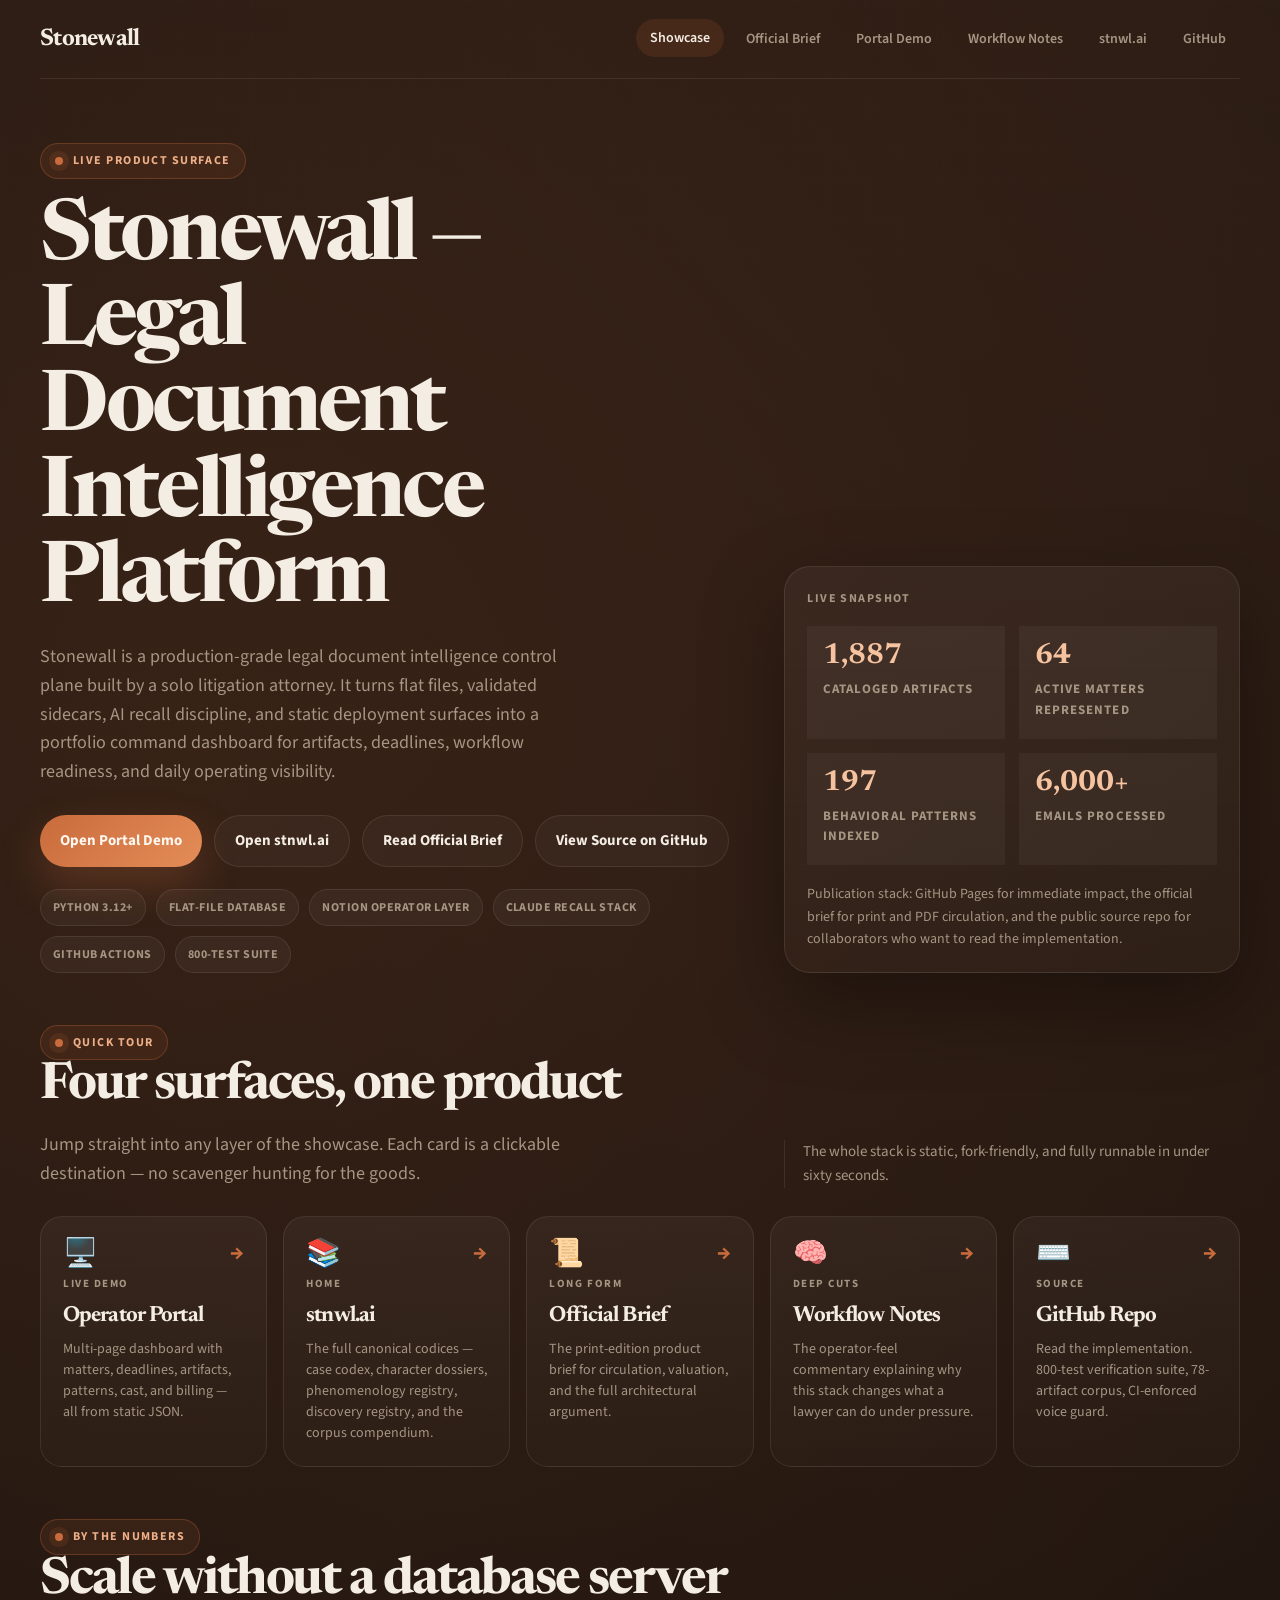
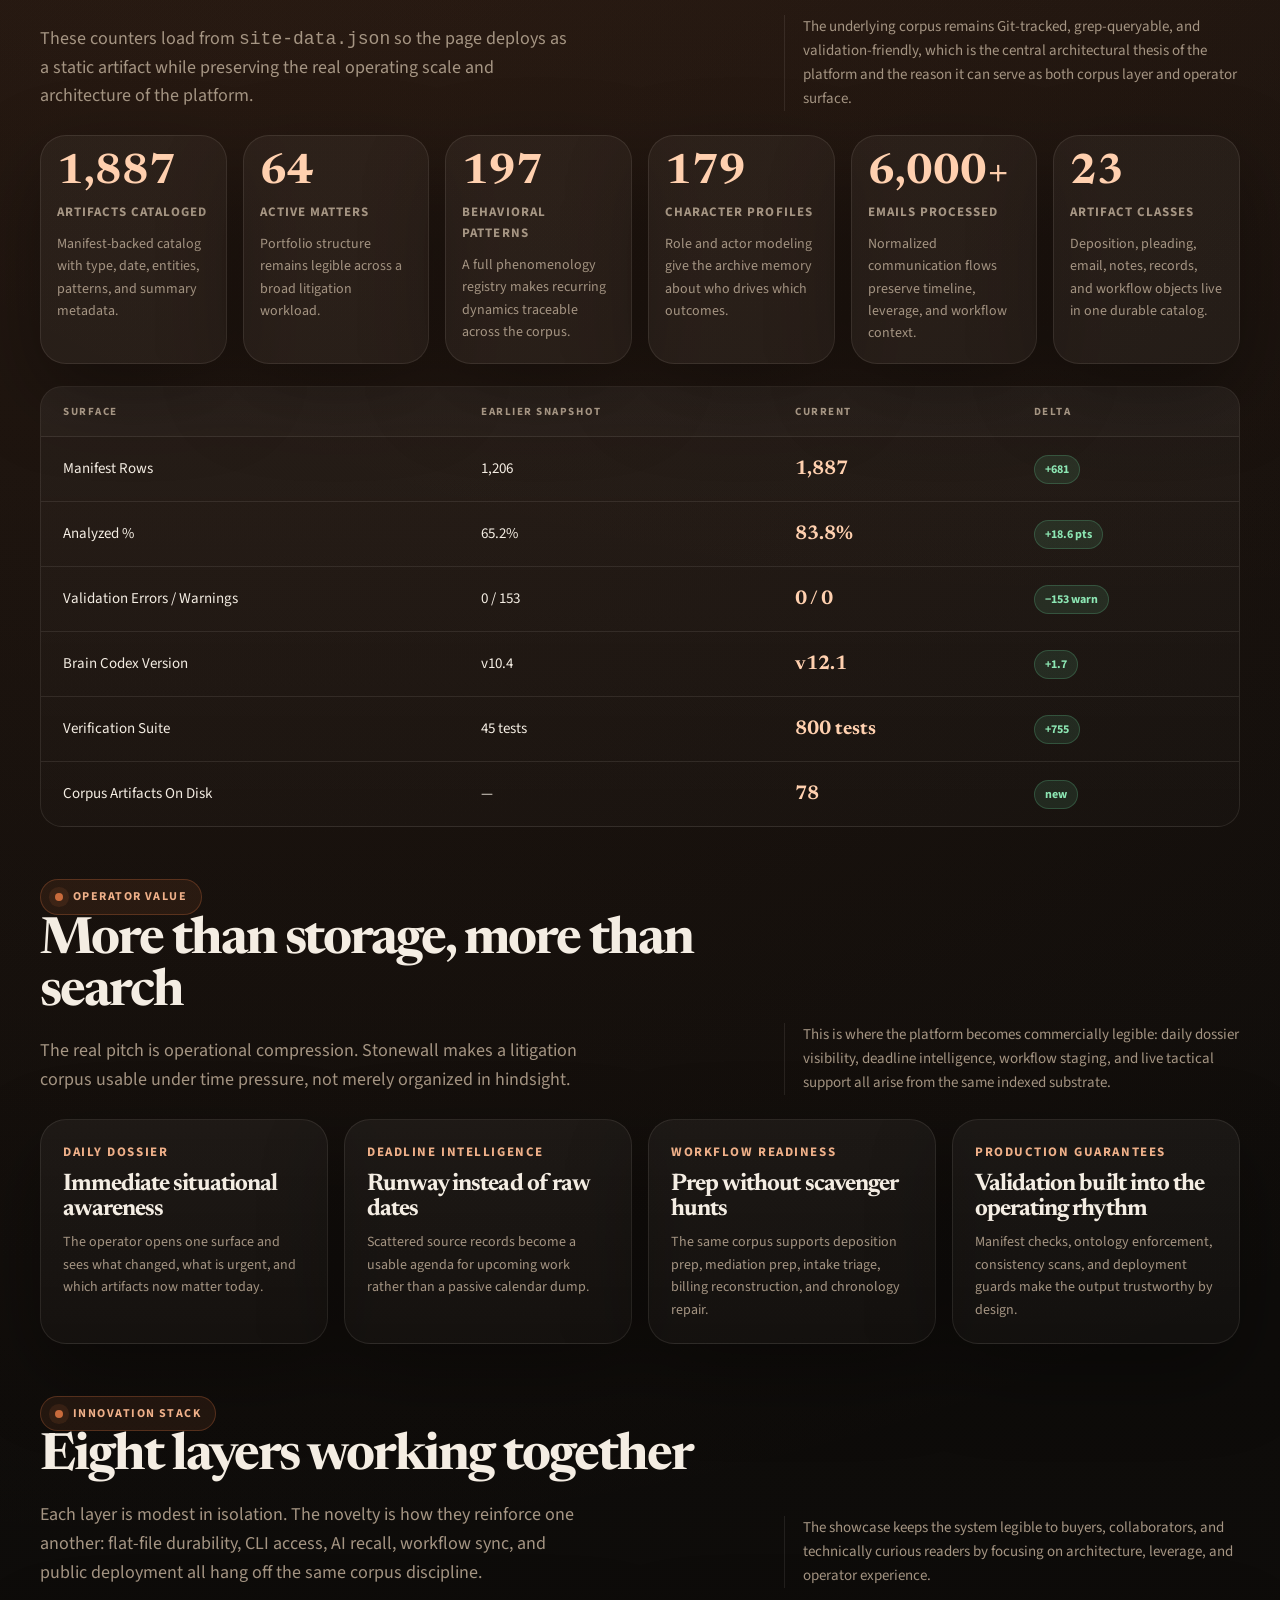
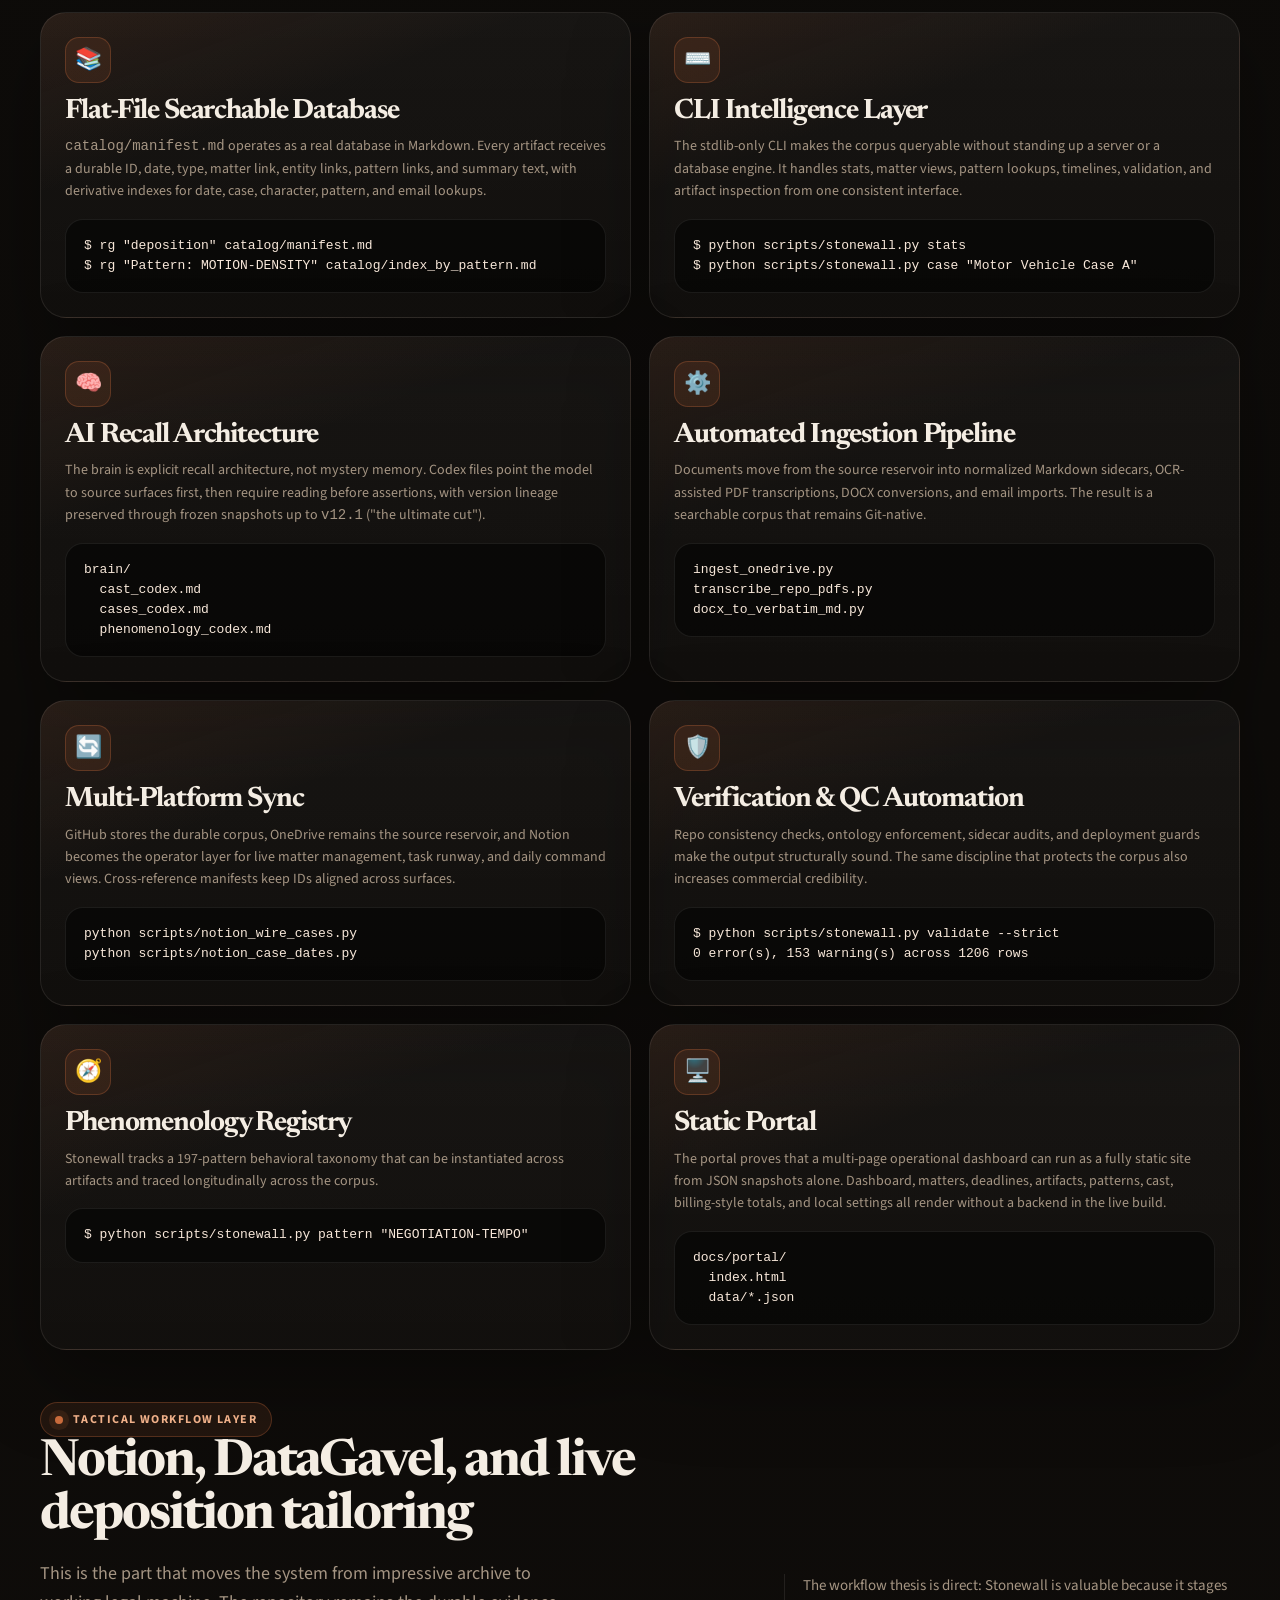
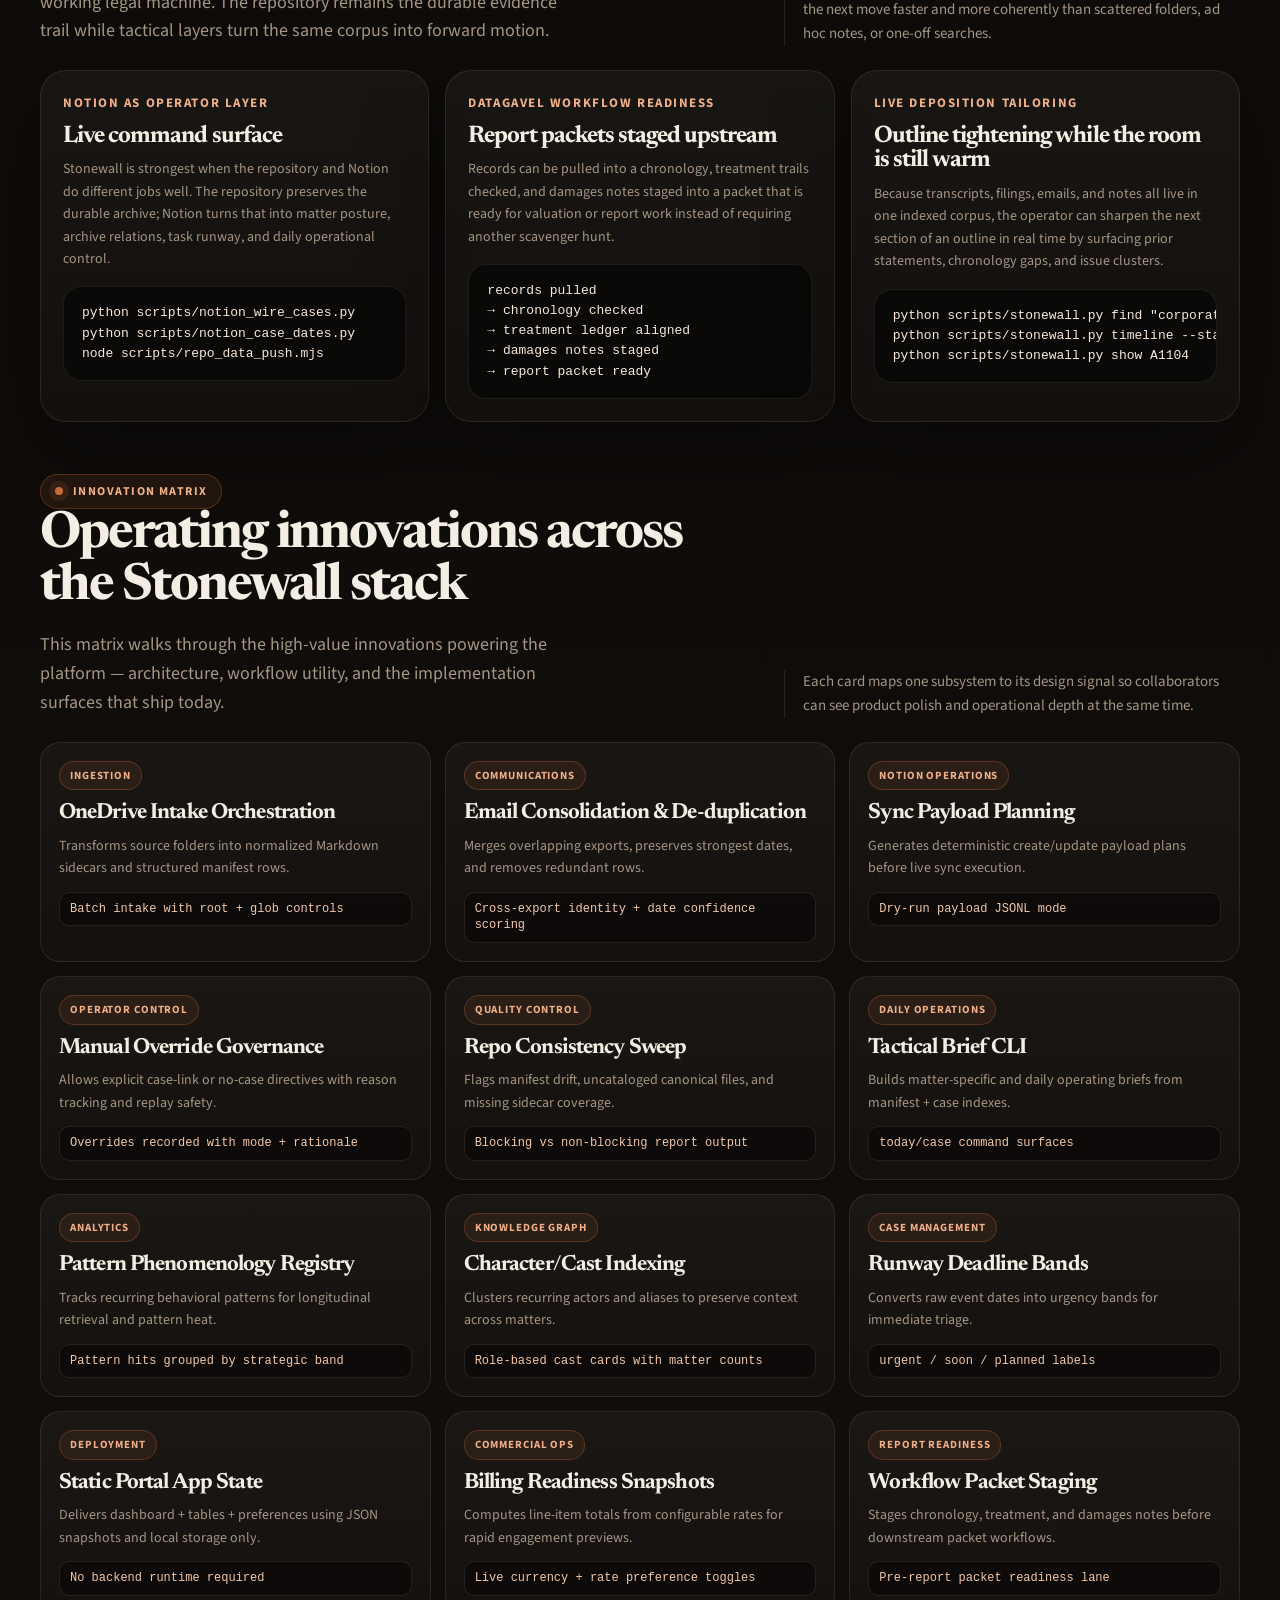
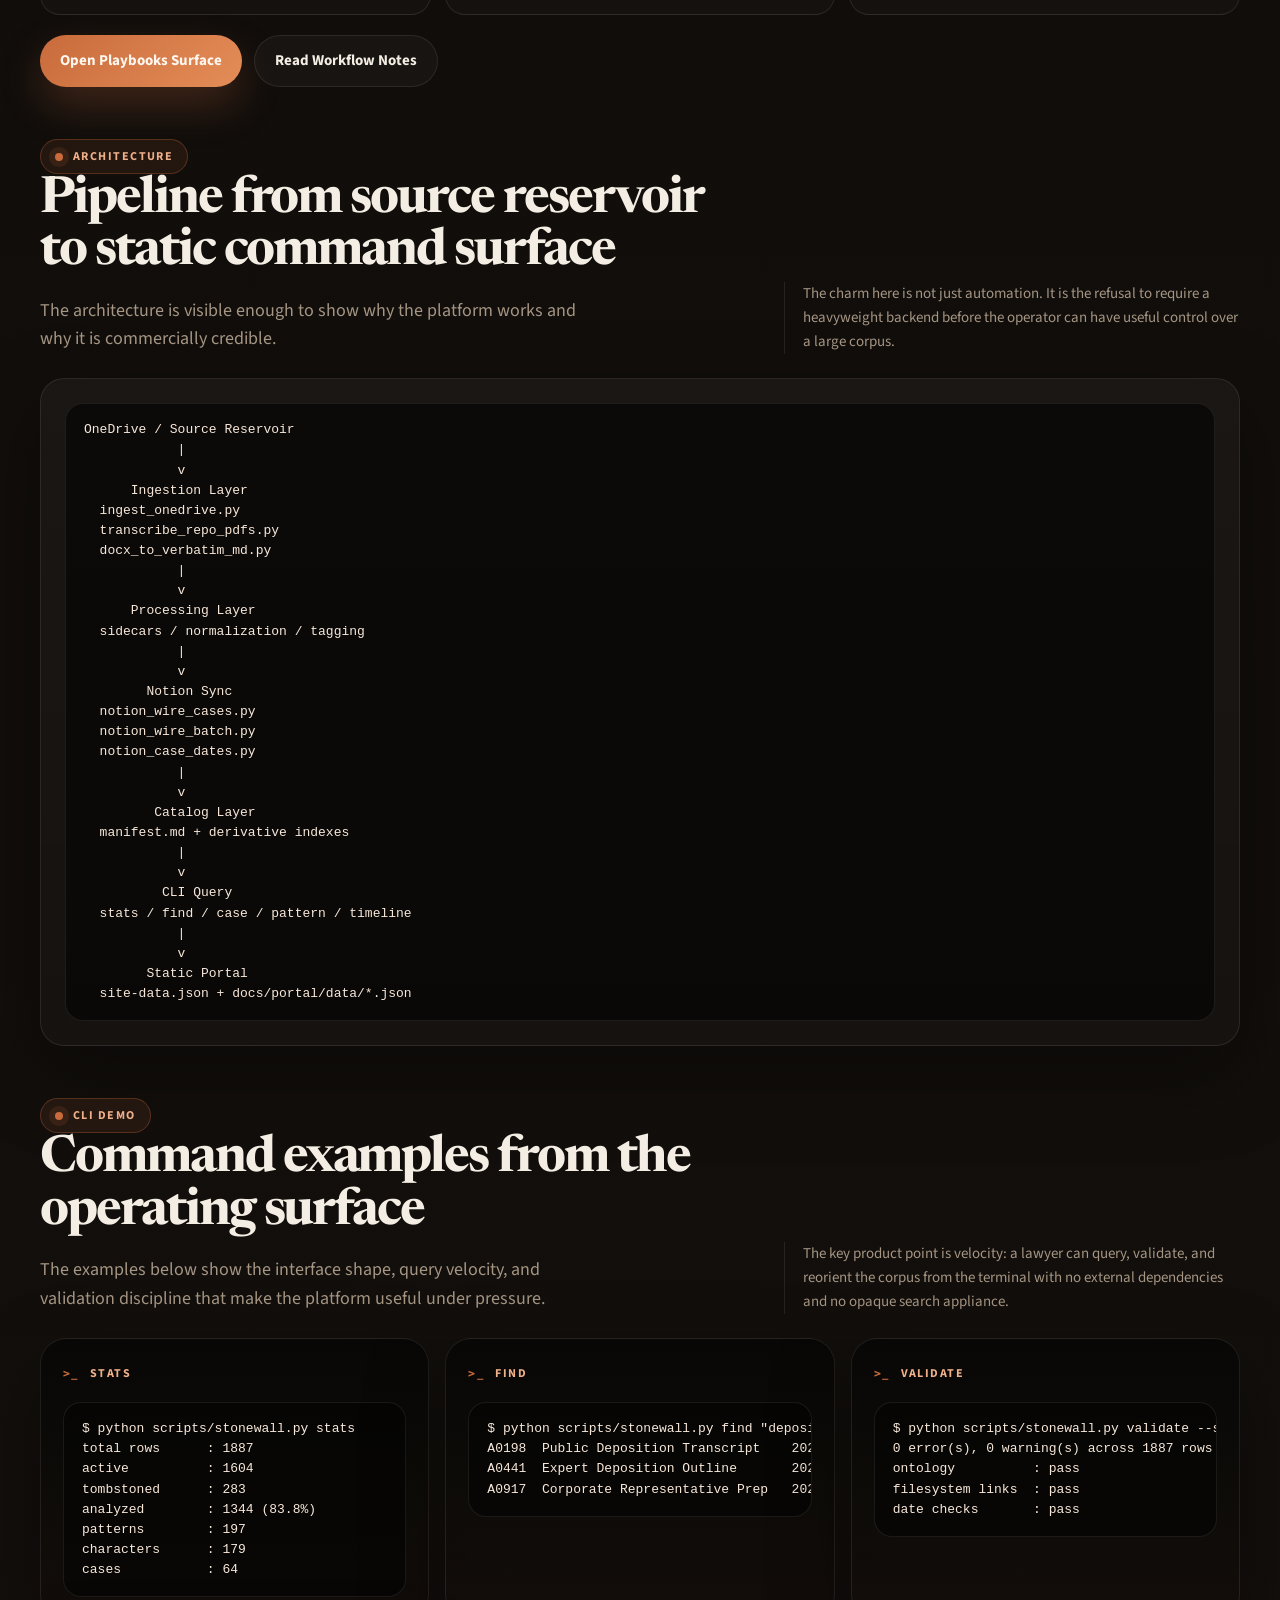
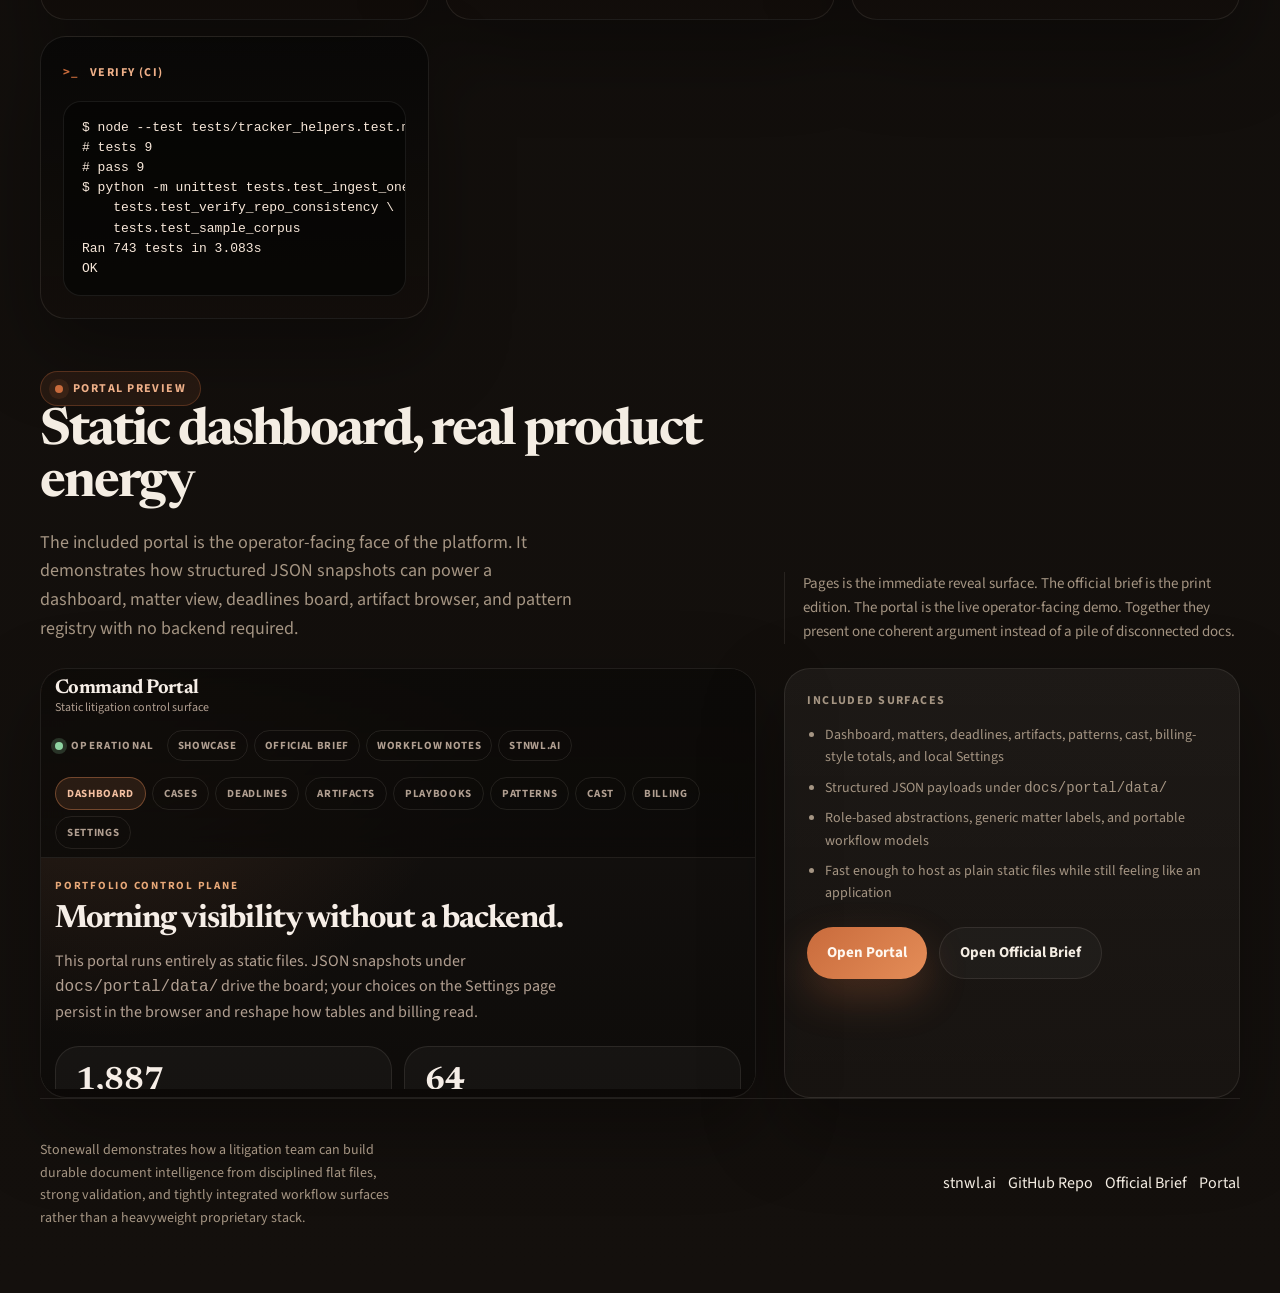
==== docs/index.html @ da38735e "Stonewall — legal document intelligence platform Public engineering showcase: ingestion pipeline, No" ====
<!DOCTYPE html>
<html lang="en">
<head>
  <meta charset="utf-8">
  <meta name="viewport" content="width=device-width, initial-scale=1">
  <title>Stonewall — Legal Document Intelligence Platform</title>
  <meta name="description" content="Stonewall is a legal document intelligence platform that turns flat files, validation, AI recall, and static deployment into a litigation control plane.">
  <meta property="og:title" content="Stonewall — Legal Document Intelligence Platform">
  <meta property="og:description" content="Stonewall is a legal document intelligence platform that turns flat files, validation, AI recall, and static deployment into a litigation control plane.">
  <meta property="og:type" content="website">
  <meta name="twitter:card" content="summary_large_image">
  <link rel="preconnect" href="https://fonts.googleapis.com">
  <link rel="preconnect" href="https://fonts.gstatic.com" crossorigin>
  <link href="https://fonts.googleapis.com/css2?family=Newsreader:opsz,wght@6..72,500;6..72,700&family=Source+Sans+3:wght@400;600;700&display=swap" rel="stylesheet">
  <style>
    :root {
      --bg: #0d0b09;
      --surface: #171310;
      --surface-soft: rgba(255,248,240,0.04);
      --text: #f4ede3;
      --muted: #a59583;
      --accent: #c96b3c;
      --accent-soft: rgba(201,107,60,0.14);
      --line: rgba(255,241,230,0.09);
      --line-strong: rgba(201,107,60,0.30);
      --shadow: 0 30px 80px rgba(0,0,0,0.34);
      --max: 1200px;
    }

    * { box-sizing: border-box; }
    html { scroll-behavior: smooth; }
    body {
      margin: 0;
      font-family: "Source Sans 3", sans-serif;
      color: var(--text);
      line-height: 1.6;
      background:
        radial-gradient(circle at 15% 8%, rgba(201,107,60,0.18), transparent 28%),
        radial-gradient(circle at 84% 0%, rgba(201,107,60,0.08), transparent 24%),
        linear-gradient(180deg, #110f0d 0%, var(--bg) 42%, #14100d 100%);
    }
    body::before {
      content: "";
      position: fixed;
      inset: 0;
      pointer-events: none;
      background-image:
        linear-gradient(rgba(255,255,255,0.015) 1px, transparent 1px),
        linear-gradient(90deg, rgba(255,255,255,0.015) 1px, transparent 1px);
      background-size: 36px 36px;
      mask-image: linear-gradient(180deg, rgba(0,0,0,0.6), transparent 78%);
    }
    a { color: inherit; }
    .shell { width: min(var(--max), calc(100% - 32px)); margin: 0 auto; position: relative; }
    .topbar {
      display: flex;
      align-items: center;
      justify-content: space-between;
      gap: 20px;
      padding: 20px 0;
      border-bottom: 1px solid var(--line);
    }
    .brand {
      text-decoration: none;
      font-family: "Newsreader", serif;
      font-size: 24px;
      font-weight: 700;
      letter-spacing: -0.03em;
    }
    nav {
      display: flex;
      flex-wrap: wrap;
      justify-content: flex-end;
      gap: 8px;
    }
    nav a {
      padding: 8px 14px;
      border-radius: 999px;
      text-decoration: none;
      font-size: 14px;
      font-weight: 600;
      color: var(--muted);
      transition: background 160ms ease, color 160ms ease, transform 160ms ease;
    }
    nav a:hover,
    nav a.active {
      background: var(--accent-soft);
      color: var(--text);
      transform: translateY(-1px);
    }
    h1, h2, h3 {
      margin: 0;
      font-family: "Newsreader", serif;
      font-weight: 700;
      line-height: 1.02;
      letter-spacing: -0.04em;
    }
    h1 { font-size: clamp(38px, 7vw, 84px); max-width: 11ch; margin-top: 18px; }
    h2 { font-size: clamp(34px, 4vw, 52px); }
    h3 { font-size: 28px; }
    .hero,
    .section-head,
    .portal-preview { display: grid; grid-template-columns: minmax(0,1.1fr) minmax(280px,0.7fr); gap: 28px; }
    .hero { padding: 64px 0 28px; align-items: end; }
    .eyebrow,
    .section-tag,
    .terminal-label {
      display: inline-flex;
      align-items: center;
      gap: 10px;
      padding: 7px 14px;
      border-radius: 999px;
      border: 1px solid var(--line-strong);
      background: rgba(201,107,60,0.10);
      color: #efb089;
      font-size: 12px;
      font-weight: 700;
      letter-spacing: 0.12em;
      text-transform: uppercase;
    }
    .eyebrow::before,
    .section-tag::before {
      content: "";
      width: 8px;
      height: 8px;
      border-radius: 50%;
      background: var(--accent);
      box-shadow: 0 0 0 6px rgba(201,107,60,0.12);
    }
    .hero p,
    .section-head p {
      color: var(--muted);
      font-size: 18px;
      max-width: 60ch;
      margin: 18px 0 0;
    }
    .hero-actions,
    .badge-row,
    .footer-links { display: flex; flex-wrap: wrap; gap: 12px; }
    .hero-actions { margin-top: 28px; }
    .badge-row { margin-top: 22px; gap: 10px; }
    .btn,
    .btn-secondary {
      display: inline-flex;
      align-items: center;
      justify-content: center;
      padding: 13px 20px;
      border-radius: 999px;
      text-decoration: none;
      font-size: 15px;
      font-weight: 700;
      transition: transform 160ms ease, box-shadow 160ms ease, border-color 160ms ease;
    }
    .btn {
      color: #fff8f0;
      background: linear-gradient(135deg, var(--accent), #e48d58);
      box-shadow: 0 18px 42px rgba(201,107,60,0.26);
    }
    .btn-secondary {
      color: var(--text);
      border: 1px solid var(--line);
      background: rgba(255,255,255,0.03);
    }
    .btn:hover,
    .btn-secondary:hover,
    .card:hover,
    .innovation:hover,
    .matrix-card:hover,
    .tour-card:hover { transform: translateY(-3px); box-shadow: 0 22px 48px rgba(201,107,60,0.20); border-color: var(--line-strong); }

    /* Quick Tour grid — large clickable buttons that jump to each surface */
    .tour-grid {
      display: grid;
      grid-template-columns: repeat(auto-fit, minmax(220px, 1fr));
      gap: 16px;
      margin-top: 28px;
    }
    .tour-card {
      display: flex;
      flex-direction: column;
      gap: 8px;
      padding: 22px;
      border: 1px solid var(--line);
      border-radius: 22px;
      background: linear-gradient(180deg, rgba(255,255,255,0.045), rgba(255,255,255,0.015));
      color: var(--text);
      text-decoration: none;
      transition: transform 180ms ease, box-shadow 180ms ease, border-color 180ms ease;
      position: relative;
      overflow: hidden;
    }
    .tour-card::after {
      content: "→";
      position: absolute;
      top: 18px;
      right: 22px;
      color: var(--accent);
      font-size: 22px;
      font-weight: 700;
      transition: transform 180ms ease;
    }
    .tour-card:hover::after { transform: translateX(4px); }
    .tour-card .tour-icon { font-size: 28px; line-height: 1; }
    .tour-card .tour-label {
      font-size: 11px;
      letter-spacing: 0.14em;
      text-transform: uppercase;
      color: var(--muted);
      font-weight: 700;
    }
    .tour-card h3 {
      margin: 4px 0 0;
      font-family: "Newsreader", serif;
      font-size: 22px;
      font-weight: 700;
    }
    .tour-card p { margin: 4px 0 0; color: var(--muted); font-size: 14px; line-height: 1.5; }

    /* Scale comparison table */
    .scale-table-wrap {
      margin-top: 22px;
      border: 1px solid var(--line);
      border-radius: 22px;
      overflow: hidden;
      background: linear-gradient(180deg, rgba(255,255,255,0.04), rgba(255,255,255,0.015));
    }
    .scale-table {
      width: 100%;
      border-collapse: collapse;
      font-size: 15px;
    }
    .scale-table thead th {
      text-align: left;
      padding: 16px 22px;
      font-size: 11px;
      letter-spacing: 0.14em;
      text-transform: uppercase;
      color: var(--muted);
      border-bottom: 1px solid var(--line);
      background: rgba(255,255,255,0.02);
      font-weight: 700;
    }
    .scale-table tbody td {
      padding: 16px 22px;
      border-bottom: 1px solid var(--line);
    }
    .scale-table tbody tr:last-child td { border-bottom: none; }
    .scale-table tbody tr:hover td { background: rgba(201,107,60,0.05); }
    .scale-table .num {
      font-family: "Newsreader", serif;
      font-size: 20px;
      font-weight: 700;
      color: #ffd0af;
    }
    .scale-table .delta {
      display: inline-flex;
      align-items: center;
      gap: 6px;
      padding: 4px 10px;
      border-radius: 999px;
      font-size: 12px;
      font-weight: 700;
      background: rgba(98, 200, 145, 0.12);
      color: #8de7b4;
      border: 1px solid rgba(98, 200, 145, 0.25);
    }
    .scale-table .delta.flat {
      background: rgba(255,255,255,0.04);
      color: var(--muted);
      border-color: var(--line);
    }
    @media (max-width: 760px) {
      .scale-table thead {
        position: absolute;
        width: 1px;
        height: 1px;
        padding: 0;
        margin: -1px;
        overflow: hidden;
        clip: rect(0, 0, 0, 0);
        clip-path: inset(50%);
        white-space: nowrap;
        border: 0;
      }
      .scale-table tbody td { display: block; padding: 8px 18px; border-bottom: none; }
      .scale-table tbody tr { display: block; padding: 14px 0; border-bottom: 1px solid var(--line); }
      .scale-table tbody tr:last-child { border-bottom: none; }
    }
    .badge {
      display: inline-flex;
      align-items: center;
      padding: 8px 12px;
      border-radius: 999px;
      border: 1px solid var(--line);
      background: rgba(255,255,255,0.04);
      color: var(--muted);
      font-size: 12px;
      font-weight: 700;
      letter-spacing: 0.04em;
      text-transform: uppercase;
    }
    .panel,
    .stat-tile,
    .innovation,
    .terminal,
    .frame,
    .notes,
    .card {
      border: 1px solid var(--line);
      border-radius: 26px;
      box-shadow: var(--shadow);
    }
    .panel,
    .terminal,
    .notes,
    .card {
      background: linear-gradient(180deg, rgba(255,255,255,0.045), rgba(255,255,255,0.02));
      padding: 22px;
    }
    .panel-grid,
    .metrics,
    .outcome-grid,
    .innovation-grid,
    .matrix-grid,
    .demo-grid { display: grid; gap: 16px; }
    .panel-grid { grid-template-columns: repeat(2, minmax(0,1fr)); margin-top: 18px; gap: 14px; }
    .metrics { grid-template-columns: repeat(6, minmax(0,1fr)); }
    .outcome-grid { grid-template-columns: repeat(4, minmax(0,1fr)); }
    .innovation-grid { grid-template-columns: repeat(2, minmax(0,1fr)); gap: 18px; }
    .matrix-grid { grid-template-columns: repeat(3, minmax(0,1fr)); gap: 14px; }
    .demo-grid { grid-template-columns: repeat(3, minmax(0,1fr)); }
    .mini-stat,
    .stat-tile { background: var(--surface-soft); padding: 16px 16px 18px; }
    .mini-stat strong,
    .stat-tile strong {
      display: block;
      font-family: "Newsreader", serif;
      line-height: 1;
    }
    .mini-stat strong { font-size: 29px; color: #f6c3a0; }
    .stat-tile strong { font-size: 42px; color: #ffd0af; }
    .mini-stat span,
    .stat-tile span {
      display: block;
      margin-top: 8px;
      color: var(--muted);
      font-size: 13px;
      text-transform: uppercase;
      letter-spacing: 0.08em;
      font-weight: 700;
    }
    .stat-tile p,
    .innovation p,
    .card p,
    .notes li,
    footer p { color: var(--muted); font-size: 14px; margin: 10px 0 0; }
    .section { padding: 52px 0 0; }
    .section-head { align-items: end; margin-bottom: 24px; }
    .section-head .aside {
      color: var(--muted);
      font-size: 15px;
      border-left: 1px solid var(--line);
      padding-left: 18px;
    }
    .card strong {
      display: block;
      color: #efb089;
      font-size: 13px;
      letter-spacing: 0.12em;
      text-transform: uppercase;
    }
    .card h3 { margin-top: 10px; font-size: 24px; }
    .innovation {
      background:
        linear-gradient(160deg, rgba(201,107,60,0.10), transparent 35%),
        linear-gradient(180deg, rgba(255,255,255,0.045), rgba(255,255,255,0.02));
      padding: 24px;
    }
    .matrix-card {
      border: 1px solid var(--line);
      border-radius: 20px;
      padding: 18px;
      background: linear-gradient(180deg, rgba(255,255,255,0.045), rgba(255,255,255,0.02));
    }
    .matrix-card .layer {
      display: inline-block;
      padding: 5px 10px;
      border-radius: 999px;
      border: 1px solid var(--line-strong);
      background: rgba(201,107,60,0.10);
      color: #efb089;
      font-size: 11px;
      font-weight: 700;
      letter-spacing: 0.08em;
      text-transform: uppercase;
    }
    .matrix-card h3 {
      margin-top: 12px;
      font-size: 22px;
    }
    .matrix-card p {
      color: var(--muted);
      font-size: 14px;
      margin: 10px 0 0;
    }
    .matrix-card code {
      display: block;
      margin-top: 12px;
      font-size: 12px;
      color: #f1c8ab;
      padding: 8px 10px;
      border-radius: 10px;
      border: 1px solid var(--line);
      background: rgba(8,7,6,0.55);
      line-height: 1.4;
    }
    .innovation .icon {
      width: 46px;
      height: 46px;
      display: inline-flex;
      align-items: center;
      justify-content: center;
      border-radius: 14px;
      background: rgba(201,107,60,0.12);
      border: 1px solid var(--line-strong);
      font-size: 22px;
      margin-bottom: 14px;
    }
    .terminal {
      background: linear-gradient(180deg, rgba(8,7,6,0.90), rgba(18,14,11,0.94));
    }
    .terminal-label {
      padding: 0;
      border: 0;
      background: transparent;
      color: #efb089;
    }
    .terminal-label::before {
      content: ">_";
      color: var(--accent);
      font-size: 13px;
    }
    pre {
      margin: 16px 0 0;
      padding: 16px 18px;
      border-radius: 18px;
      border: 1px solid rgba(255,255,255,0.08);
      background: rgba(6,5,4,0.65);
      overflow-x: auto;
      color: #f8e8da;
      font-size: 13px;
      line-height: 1.55;
    }
    code { font-family: ui-monospace, SFMono-Regular, Menlo, Consolas, monospace; }
    .diagram {
      border: 1px solid var(--line);
      border-radius: 24px;
      padding: 24px;
      background: linear-gradient(180deg, rgba(255,255,255,0.04), rgba(255,255,255,0.02));
      box-shadow: var(--shadow);
    }
    .diagram pre { margin: 0; }
    .frame {
      min-height: 420px;
      overflow: hidden;
      background: rgba(10,8,6,0.74);
    }
    .frame iframe {
      width: 100%;
      min-height: 420px;
      border: 0;
      background: #120f0d;
    }
    .notes ul { margin: 14px 0 0; padding-left: 18px; }
    .notes li + li { margin-top: 8px; }
    footer {
      padding: 40px 0 64px;
      display: flex;
      flex-wrap: wrap;
      align-items: center;
      justify-content: space-between;
      gap: 18px;
      border-top: 1px solid var(--line);
      margin-top: 52px;
    }
    footer p { margin: 0; max-width: 52ch; }
    .footer-links a {
      text-decoration: none;
      color: var(--text);
      border-bottom: 1px solid transparent;
    }
    .footer-links a:hover { border-color: var(--accent); }
    @media (max-width: 1100px) {
      .hero,
      .section-head,
      .portal-preview,
      .demo-grid { grid-template-columns: 1fr; }
      .metrics { grid-template-columns: repeat(3, minmax(0,1fr)); }
    }
    @media (max-width: 760px) {
      .shell { width: min(var(--max), calc(100% - 20px)); }
      .topbar { padding: 16px 0; }
      .hero { padding-top: 42px; }
      .panel-grid,
      .metrics,
      .outcome-grid,
      .innovation-grid,
      .matrix-grid { grid-template-columns: 1fr; }
      footer { padding-bottom: 40px; }
    }
    @media (max-width: 560px) {
      .topbar {
        flex-direction: column;
        align-items: flex-start;
        gap: 10px;
      }
      nav { justify-content: flex-start; gap: 6px; }
      nav a { padding: 6px 10px; font-size: 13px; }
      .hero { padding-top: 28px; }
      .hero p, .section-head p { font-size: 16px; }
      .stat-tile strong { font-size: 36px; }
      .scale-table .num { font-size: 17px; }
      .tour-card { padding: 18px; }
      .tour-card::after { top: 16px; right: 18px; font-size: 18px; }
      .tour-card h3 { font-size: 19px; }
    }
  </style>
</head>
<body>
  <header class="shell topbar">
    <a class="brand" href="./">Stonewall</a>
    <nav>
      <a class="active" href="./">Showcase</a>
      <a href="official-brief.html">Official Brief</a>
      <a href="portal/">Portal Demo</a>
      <a href="insights.html">Workflow Notes</a>
      <a href="https://www.stnwl.ai">stnwl.ai</a>
      <a href="https://github.com/stnwlai/stnwl.ai">GitHub</a>
    </nav>
  </header>

  <main class="shell">
    <section class="hero">
      <div>
        <div class="eyebrow">Live Product Surface</div>
        <h1>Stonewall — Legal Document Intelligence Platform</h1>
        <p>Stonewall is a production-grade legal document intelligence control plane built by a solo litigation attorney. It turns flat files, validated sidecars, AI recall discipline, and static deployment surfaces into a portfolio command dashboard for artifacts, deadlines, workflow readiness, and daily operating visibility.</p>
        <div class="hero-actions">
          <a class="btn" href="portal/">Open Portal Demo</a>
          <a class="btn-secondary" href="https://www.stnwl.ai">Open stnwl.ai</a>
          <a class="btn-secondary" href="official-brief.html">Read Official Brief</a>
          <a class="btn-secondary" href="https://github.com/stnwlai/stnwl.ai">View Source on GitHub</a>
        </div>
        <div class="badge-row">
          <span class="badge">Python 3.12+</span>
          <span class="badge">Flat-File Database</span>
          <span class="badge">Notion Operator Layer</span>
          <span class="badge">Claude Recall Stack</span>
          <span class="badge">GitHub Actions</span>
          <span class="badge">800-Test Suite</span>
        </div>
      </div>
      <aside class="panel">
        <strong style="display:block;color:var(--muted);font-size:12px;letter-spacing:.12em;text-transform:uppercase;">Live Snapshot</strong>
        <div class="panel-grid">
          <div class="mini-stat"><strong id="heroCataloged">1,887</strong><span>cataloged artifacts</span></div>
          <div class="mini-stat"><strong id="heroCases">64</strong><span>active matters represented</span></div>
          <div class="mini-stat"><strong id="heroPatterns">197</strong><span>behavioral patterns indexed</span></div>
          <div class="mini-stat"><strong id="heroEmails">6,000+</strong><span>emails processed</span></div>
        </div>
        <p style="margin:18px 0 0;color:var(--muted);font-size:14px;">Publication stack: GitHub Pages for immediate impact, the official brief for print and PDF circulation, and the public source repo for collaborators who want to read the implementation.</p>
      </aside>
    </section>

    <section class="section" id="tour" style="padding-top: 24px;">
      <div class="section-head">
        <div>
          <div class="section-tag">Quick Tour</div>
          <h2>Four surfaces, one product</h2>
          <p>Jump straight into any layer of the showcase. Each card is a clickable destination — no scavenger hunting for the goods.</p>
        </div>
        <div class="aside">The whole stack is static, fork-friendly, and fully runnable in under sixty seconds.</div>
      </div>
      <div class="tour-grid">
        <a class="tour-card" href="portal/">
          <span class="tour-icon">🖥️</span>
          <span class="tour-label">Live Demo</span>
          <h3>Operator Portal</h3>
          <p>Multi-page dashboard with matters, deadlines, artifacts, patterns, cast, and billing — all from static JSON.</p>
        </a>
        <a class="tour-card" href="https://www.stnwl.ai">
          <span class="tour-icon">📚</span>
          <span class="tour-label">Home</span>
          <h3>stnwl.ai</h3>
          <p>The full canonical codices — case codex, character dossiers, phenomenology registry, discovery registry, and the corpus compendium.</p>
        </a>
        <a class="tour-card" href="official-brief.html">
          <span class="tour-icon">📜</span>
          <span class="tour-label">Long Form</span>
          <h3>Official Brief</h3>
          <p>The print-edition product brief for circulation, valuation, and the full architectural argument.</p>
        </a>
        <a class="tour-card" href="insights.html">
          <span class="tour-icon">🧠</span>
          <span class="tour-label">Deep Cuts</span>
          <h3>Workflow Notes</h3>
          <p>The operator-feel commentary explaining why this stack changes what a lawyer can do under pressure.</p>
        </a>
        <a class="tour-card" href="https://github.com/stnwlai/stnwl.ai">
          <span class="tour-icon">⌨️</span>
          <span class="tour-label">Source</span>
          <h3>GitHub Repo</h3>
          <p>Read the implementation. 800-test verification suite, 78-artifact corpus, CI-enforced voice guard.</p>
        </a>
      </div>
    </section>

    <section class="section" id="numbers">
      <div class="section-head">
        <div>
          <div class="section-tag">By The Numbers</div>
          <h2>Scale without a database server</h2>
          <p>These counters load from <code>site-data.json</code> so the page deploys as a static artifact while preserving the real operating scale and architecture of the platform.</p>
        </div>
        <div class="aside">The underlying corpus remains Git-tracked, grep-queryable, and validation-friendly, which is the central architectural thesis of the platform and the reason it can serve as both corpus layer and operator surface.</div>
      </div>
      <div class="metrics">
        <article class="stat-tile"><strong id="metricArtifacts">1,887</strong><span>Artifacts Cataloged</span><p>Manifest-backed catalog with type, date, entities, patterns, and summary metadata.</p></article>
        <article class="stat-tile"><strong id="metricCases">64</strong><span>Active Matters</span><p>Portfolio structure remains legible across a broad litigation workload.</p></article>
        <article class="stat-tile"><strong id="metricPatterns">197</strong><span>Behavioral Patterns</span><p>A full phenomenology registry makes recurring dynamics traceable across the corpus.</p></article>
        <article class="stat-tile"><strong id="metricCharacters">179</strong><span>Character Profiles</span><p>Role and actor modeling give the archive memory about who drives which outcomes.</p></article>
        <article class="stat-tile"><strong id="metricEmails">6,000+</strong><span>Emails Processed</span><p>Normalized communication flows preserve timeline, leverage, and workflow context.</p></article>
        <article class="stat-tile"><strong id="metricTypes">23</strong><span>Artifact Classes</span><p>Deposition, pleading, email, notes, records, and workflow objects live in one durable catalog.</p></article>
      </div>
      <div class="scale-table-wrap" role="region" aria-label="Scale at a glance">
        <table class="scale-table">
          <thead>
            <tr>
              <th>Surface</th>
              <th>Earlier Snapshot</th>
              <th>Current</th>
              <th>Delta</th>
            </tr>
          </thead>
          <tbody>
            <tr><td>Manifest Rows</td><td>1,206</td><td><span class="num">1,887</span></td><td><span class="delta">+681</span></td></tr>
            <tr><td>Analyzed %</td><td>65.2%</td><td><span class="num">83.8%</span></td><td><span class="delta">+18.6 pts</span></td></tr>
            <tr><td>Validation Errors / Warnings</td><td>0 / 153</td><td><span class="num">0 / 0</span></td><td><span class="delta">−153 warn</span></td></tr>
            <tr><td>Brain Codex Version</td><td>v10.4</td><td><span class="num">v12.1</span></td><td><span class="delta">+1.7</span></td></tr>
            <tr><td>Verification Suite</td><td>45 tests</td><td><span class="num">800 tests</span></td><td><span class="delta">+755</span></td></tr>
            <tr><td>Corpus Artifacts On Disk</td><td>—</td><td><span class="num">78</span></td><td><span class="delta">new</span></td></tr>
          </tbody>
        </table>
      </div>
    </section>

    <section class="section" id="outcomes">
      <div class="section-head">
        <div>
          <div class="section-tag">Operator Value</div>
          <h2>More than storage, more than search</h2>
          <p>The real pitch is operational compression. Stonewall makes a litigation corpus usable under time pressure, not merely organized in hindsight.</p>
        </div>
        <div class="aside">This is where the platform becomes commercially legible: daily dossier visibility, deadline intelligence, workflow staging, and live tactical support all arise from the same indexed substrate.</div>
      </div>
      <div class="outcome-grid">
        <article class="card"><strong>Daily Dossier</strong><h3>Immediate situational awareness</h3><p>The operator opens one surface and sees what changed, what is urgent, and which artifacts now matter today.</p></article>
        <article class="card"><strong>Deadline Intelligence</strong><h3>Runway instead of raw dates</h3><p>Scattered source records become a usable agenda for upcoming work rather than a passive calendar dump.</p></article>
        <article class="card"><strong>Workflow Readiness</strong><h3>Prep without scavenger hunts</h3><p>The same corpus supports deposition prep, mediation prep, intake triage, billing reconstruction, and chronology repair.</p></article>
        <article class="card"><strong>Production Guarantees</strong><h3>Validation built into the operating rhythm</h3><p>Manifest checks, ontology enforcement, consistency scans, and deployment guards make the output trustworthy by design.</p></article>
      </div>
    </section>

    <section class="section" id="innovation">
      <div class="section-head">
        <div>
          <div class="section-tag">Innovation Stack</div>
          <h2>Eight layers working together</h2>
          <p>Each layer is modest in isolation. The novelty is how they reinforce one another: flat-file durability, CLI access, AI recall, workflow sync, and public deployment all hang off the same corpus discipline.</p>
        </div>
        <div class="aside">The showcase keeps the system legible to buyers, collaborators, and technically curious readers by focusing on architecture, leverage, and operator experience.</div>
      </div>
      <div class="innovation-grid">
        <article class="innovation"><div class="icon">📚</div><h3>Flat-File Searchable Database</h3><p><code>catalog/manifest.md</code> operates as a real database in Markdown. Every artifact receives a durable ID, date, type, matter link, entity links, pattern links, and summary text, with derivative indexes for date, case, character, pattern, and email lookups.</p><pre><code>$ rg "deposition" catalog/manifest.md
$ rg "Pattern: MOTION-DENSITY" catalog/index_by_pattern.md</code></pre></article>
        <article class="innovation"><div class="icon">⌨️</div><h3>CLI Intelligence Layer</h3><p>The stdlib-only CLI makes the corpus queryable without standing up a server or a database engine. It handles stats, matter views, pattern lookups, timelines, validation, and artifact inspection from one consistent interface.</p><pre><code>$ python scripts/stonewall.py stats
$ python scripts/stonewall.py case "Motor Vehicle Case A"</code></pre></article>
        <article class="innovation"><div class="icon">🧠</div><h3>AI Recall Architecture</h3><p>The brain is explicit recall architecture, not mystery memory. Codex files point the model to source surfaces first, then require reading before assertions, with version lineage preserved through frozen snapshots up to <code>v12.1</code> ("the ultimate cut").</p><pre><code>brain/
  cast_codex.md
  cases_codex.md
  phenomenology_codex.md</code></pre></article>
        <article class="innovation"><div class="icon">⚙️</div><h3>Automated Ingestion Pipeline</h3><p>Documents move from the source reservoir into normalized Markdown sidecars, OCR-assisted PDF transcriptions, DOCX conversions, and email imports. The result is a searchable corpus that remains Git-native.</p><pre><code>ingest_onedrive.py
transcribe_repo_pdfs.py
docx_to_verbatim_md.py</code></pre></article>
        <article class="innovation"><div class="icon">🔄</div><h3>Multi-Platform Sync</h3><p>GitHub stores the durable corpus, OneDrive remains the source reservoir, and Notion becomes the operator layer for live matter management, task runway, and daily command views. Cross-reference manifests keep IDs aligned across surfaces.</p><pre><code>python scripts/notion_wire_cases.py
python scripts/notion_case_dates.py</code></pre></article>
        <article class="innovation"><div class="icon">🛡️</div><h3>Verification & QC Automation</h3><p>Repo consistency checks, ontology enforcement, sidecar audits, and deployment guards make the output structurally sound. The same discipline that protects the corpus also increases commercial credibility.</p><pre><code>$ python scripts/stonewall.py validate --strict
0 error(s), 153 warning(s) across 1206 rows</code></pre></article>
        <article class="innovation"><div class="icon">🧭</div><h3>Phenomenology Registry</h3><p>Stonewall tracks a 197-pattern behavioral taxonomy that can be instantiated across artifacts and traced longitudinally across the corpus.</p><pre><code>$ python scripts/stonewall.py pattern "NEGOTIATION-TEMPO"</code></pre></article>
        <article class="innovation"><div class="icon">🖥️</div><h3>Static Portal</h3><p>The portal proves that a multi-page operational dashboard can run as a fully static site from JSON snapshots alone. Dashboard, matters, deadlines, artifacts, patterns, cast, billing-style totals, and local settings all render without a backend in the live build.</p><pre><code>docs/portal/
  index.html
  data/*.json</code></pre></article>
      </div>
    </section>

    <section class="section" id="tactical">
      <div class="section-head">
        <div>
          <div class="section-tag">Tactical Workflow Layer</div>
          <h2>Notion, DataGavel, and live deposition tailoring</h2>
          <p>This is the part that moves the system from impressive archive to working legal machine. The repository remains the durable evidence trail while tactical layers turn the same corpus into forward motion.</p>
        </div>
        <div class="aside">The workflow thesis is direct: Stonewall is valuable because it stages the next move faster and more coherently than scattered folders, ad hoc notes, or one-off searches.</div>
      </div>
      <div class="demo-grid">
        <article class="card"><strong>Notion as Operator Layer</strong><h3>Live command surface</h3><p>Stonewall is strongest when the repository and Notion do different jobs well. The repository preserves the durable archive; Notion turns that into matter posture, archive relations, task runway, and daily operational control.</p><pre><code>python scripts/notion_wire_cases.py
python scripts/notion_case_dates.py
node scripts/repo_data_push.mjs</code></pre></article>
        <article class="card"><strong>DataGavel Workflow Readiness</strong><h3>Report packets staged upstream</h3><p>Records can be pulled into a chronology, treatment trails checked, and damages notes staged into a packet that is ready for valuation or report work instead of requiring another scavenger hunt.</p><pre><code>records pulled
→ chronology checked
→ treatment ledger aligned
→ damages notes staged
→ report packet ready</code></pre></article>
        <article class="card"><strong>Live Deposition Tailoring</strong><h3>Outline tightening while the room is still warm</h3><p>Because transcripts, filings, emails, and notes all live in one indexed corpus, the operator can sharpen the next section of an outline in real time by surfacing prior statements, chronology gaps, and issue clusters.</p><pre><code>python scripts/stonewall.py find "corporate representative"
python scripts/stonewall.py timeline --start 2025-02-01 --end 2025-02-28
python scripts/stonewall.py show A1104</code></pre></article>
      </div>
    </section>

    <section class="section" id="innovation-matrix">
      <div class="section-head">
        <div>
          <div class="section-tag">Innovation Matrix</div>
          <h2>Operating innovations across the Stonewall stack</h2>
          <p>This matrix walks through the high-value innovations powering the platform — architecture, workflow utility, and the implementation surfaces that ship today.</p>
        </div>
        <div class="aside">Each card maps one subsystem to its design signal so collaborators can see product polish and operational depth at the same time.</div>
      </div>
      <div class="matrix-grid" id="innovationMatrix">
        <article class="matrix-card">
          <span class="layer">Ingestion</span>
          <h3>OneDrive Intake Orchestration</h3>
          <p>Transforms source folders into normalized Markdown sidecars and structured manifest rows.</p>
          <code>Batch intake with root + glob controls</code>
        </article>
        <article class="matrix-card">
          <span class="layer">Quality Control</span>
          <h3>Repo Consistency Sweep</h3>
          <p>Flags manifest drift, uncataloged canonical files, and missing sidecar coverage.</p>
          <code>Blocking vs non-blocking report output</code>
        </article>
        <article class="matrix-card">
          <span class="layer">Case Management</span>
          <h3>Runway Deadline Bands</h3>
          <p>Converts raw event dates into urgency bands for immediate triage.</p>
          <code>urgent / soon / planned labels</code>
        </article>
      </div>
      <div class="hero-actions" style="margin-top:20px;">
        <a class="btn" href="portal/?page=playbooks">Open Playbooks Surface</a>
        <a class="btn-secondary" href="insights.html">Read Workflow Notes</a>
      </div>
    </section>

    <section class="section" id="architecture">
      <div class="section-head">
        <div>
          <div class="section-tag">Architecture</div>
          <h2>Pipeline from source reservoir to static command surface</h2>
          <p>The architecture is visible enough to show why the platform works and why it is commercially credible.</p>
        </div>
        <div class="aside">The charm here is not just automation. It is the refusal to require a heavyweight backend before the operator can have useful control over a large corpus.</div>
      </div>
      <div class="diagram">
        <pre><code>OneDrive / Source Reservoir
            |
            v
      Ingestion Layer
  ingest_onedrive.py
  transcribe_repo_pdfs.py
  docx_to_verbatim_md.py
            |
            v
      Processing Layer
  sidecars / normalization / tagging
            |
            v
        Notion Sync
  notion_wire_cases.py
  notion_wire_batch.py
  notion_case_dates.py
            |
            v
         Catalog Layer
  manifest.md + derivative indexes
            |
            v
          CLI Query
  stats / find / case / pattern / timeline
            |
            v
        Static Portal
  site-data.json + docs/portal/data/*.json</code></pre>
      </div>
    </section>

    <section class="section" id="cli-demo">
      <div class="section-head">
        <div>
          <div class="section-tag">CLI Demo</div>
          <h2>Command examples from the operating surface</h2>
          <p>The examples below show the interface shape, query velocity, and validation discipline that make the platform useful under pressure.</p>
        </div>
        <div class="aside">The key product point is velocity: a lawyer can query, validate, and reorient the corpus from the terminal with no external dependencies and no opaque search appliance.</div>
      </div>
      <div class="demo-grid">
        <article class="terminal"><div class="terminal-label">stats</div><pre><code>$ python scripts/stonewall.py stats
total rows      : 1887
active          : 1604
tombstoned      : 283
analyzed        : 1344 (83.8%)
patterns        : 197
characters      : 179
cases           : 64</code></pre></article>
        <article class="terminal"><div class="terminal-label">find</div><pre><code>$ python scripts/stonewall.py find "deposition"
A0198  Public Deposition Transcript    2025-02-28  deposition
A0441  Expert Deposition Outline       2025-07-16  deposition
A0917  Corporate Representative Prep   2026-01-11  deposition</code></pre></article>
        <article class="terminal"><div class="terminal-label">validate</div><pre><code>$ python scripts/stonewall.py validate --strict
0 error(s), 0 warning(s) across 1887 rows
ontology          : pass
filesystem links  : pass
date checks       : pass</code></pre></article>
        <article class="terminal"><div class="terminal-label">verify (CI)</div><pre><code>$ node --test tests/tracker_helpers.test.mjs tests/email_consolidator.test.mjs
# tests 9
# pass 9
$ python -m unittest tests.test_ingest_onedrive \
    tests.test_verify_repo_consistency \
    tests.test_sample_corpus
Ran 743 tests in 3.083s
OK</code></pre></article>
      </div>
    </section>

    <section class="section" id="portal">
      <div class="section-head">
        <div>
          <div class="section-tag">Portal Preview</div>
          <h2>Static dashboard, real product energy</h2>
          <p>The included portal is the operator-facing face of the platform. It demonstrates how structured JSON snapshots can power a dashboard, matter view, deadlines board, artifact browser, and pattern registry with no backend required.</p>
        </div>
        <div class="aside">Pages is the immediate reveal surface. The official brief is the print edition. The portal is the live operator-facing demo. Together they present one coherent argument instead of a pile of disconnected docs.</div>
      </div>
      <div class="portal-preview">
        <div class="frame">
          <iframe src="portal/" title="Stonewall portal preview"></iframe>
        </div>
        <aside class="notes">
          <strong style="display:block;color:var(--muted);font-size:12px;letter-spacing:.12em;text-transform:uppercase;">Included surfaces</strong>
          <ul>
            <li>Dashboard, matters, deadlines, artifacts, patterns, cast, billing-style totals, and local Settings</li>
            <li>Structured JSON payloads under <code>docs/portal/data/</code></li>
            <li>Role-based abstractions, generic matter labels, and portable workflow models</li>
            <li>Fast enough to host as plain static files while still feeling like an application</li>
          </ul>
          <div class="hero-actions" style="margin-top:22px;">
            <a class="btn" href="portal/">Open Portal</a>
            <a class="btn-secondary" href="official-brief.html">Open Official Brief</a>
          </div>
        </aside>
      </div>
    </section>
  </main>

  <footer class="shell">
    <p>Stonewall demonstrates how a litigation team can build durable document intelligence from disciplined flat files, strong validation, and tightly integrated workflow surfaces rather than a heavyweight proprietary stack.</p>
    <div class="footer-links">
      <a href="https://www.stnwl.ai">stnwl.ai</a>
      <a href="https://github.com/stnwlai/stnwl.ai">GitHub Repo</a>
      <a href="official-brief.html">Official Brief</a>
      <a href="portal/">Portal</a>
    </div>
  </footer>

  <script>
    (async function () {
      try {
        const response = await fetch('site-data.json', { cache: 'no-store' });
        if (!response.ok) return;
        const data = await response.json();
        const format = (value) => new Intl.NumberFormat('en-US').format(value);
        const manifest = data.manifest || {};
        const patterns = data.patterns || {};
        const cases = data.cases || {};
        const characters = data.characters || {};
        const showcase = data.showcase_metrics || {};
        const innovationMatrix = Array.isArray(data.innovation_matrix) ? data.innovation_matrix : [];

        const values = {
          heroCataloged: format(manifest.total_rows || 0),
          heroCases: format(cases.total_unique || 0),
          heroPatterns: format(patterns.total || 0),
          heroEmails: `${format(showcase.emails_processed || 0)}+`,
          metricArtifacts: format(manifest.total_rows || 0),
          metricCases: format(cases.total_unique || 0),
          metricPatterns: format(patterns.total || 0),
          metricCharacters: format(characters.total_unique || 0),
          metricEmails: `${format(showcase.emails_processed || 0)}+`,
          metricTypes: format(showcase.artifact_classes || 0)
        };

        Object.entries(values).forEach(([id, value]) => {
          const node = document.getElementById(id);
          if (node) node.textContent = value;
        });

        const matrixRoot = document.getElementById('innovationMatrix');
        if (matrixRoot && innovationMatrix.length) {
          matrixRoot.innerHTML = '';
          innovationMatrix.forEach((item) => {
            const card = document.createElement('article');
            card.className = 'matrix-card';
            const layer = document.createElement('span');
            layer.className = 'layer';
            layer.textContent = item.layer || 'Innovation';
            const title = document.createElement('h3');
            title.textContent = item.title || 'Untitled innovation';
            const impact = document.createElement('p');
            impact.textContent = item.impact || '';
            const signal = document.createElement('code');
            signal.textContent = item.signal || '';
            card.appendChild(layer);
            card.appendChild(title);
            card.appendChild(impact);
            card.appendChild(signal);
            matrixRoot.appendChild(card);
          });
        }
      } catch (error) {
        console.warn('Stonewall showcase metrics unavailable', error);
      }
    }());
  </script>
</body>
</html>
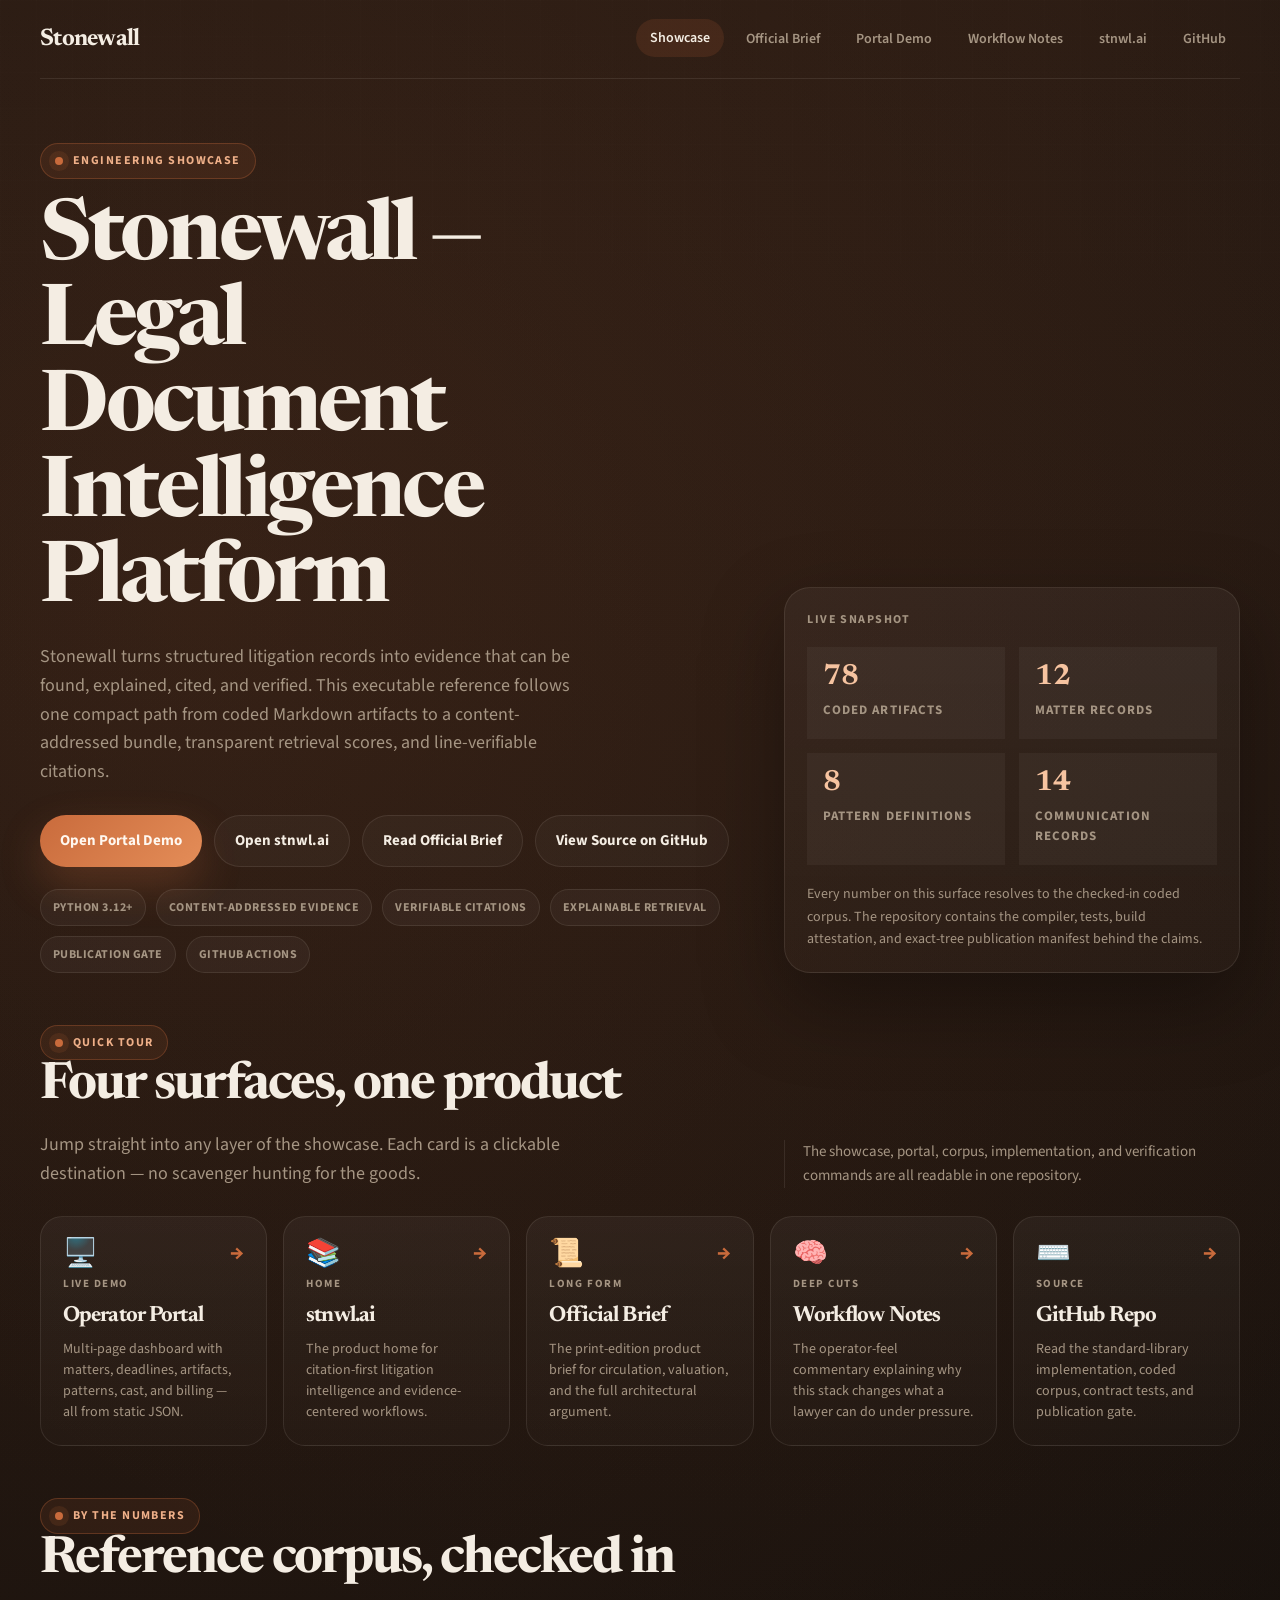
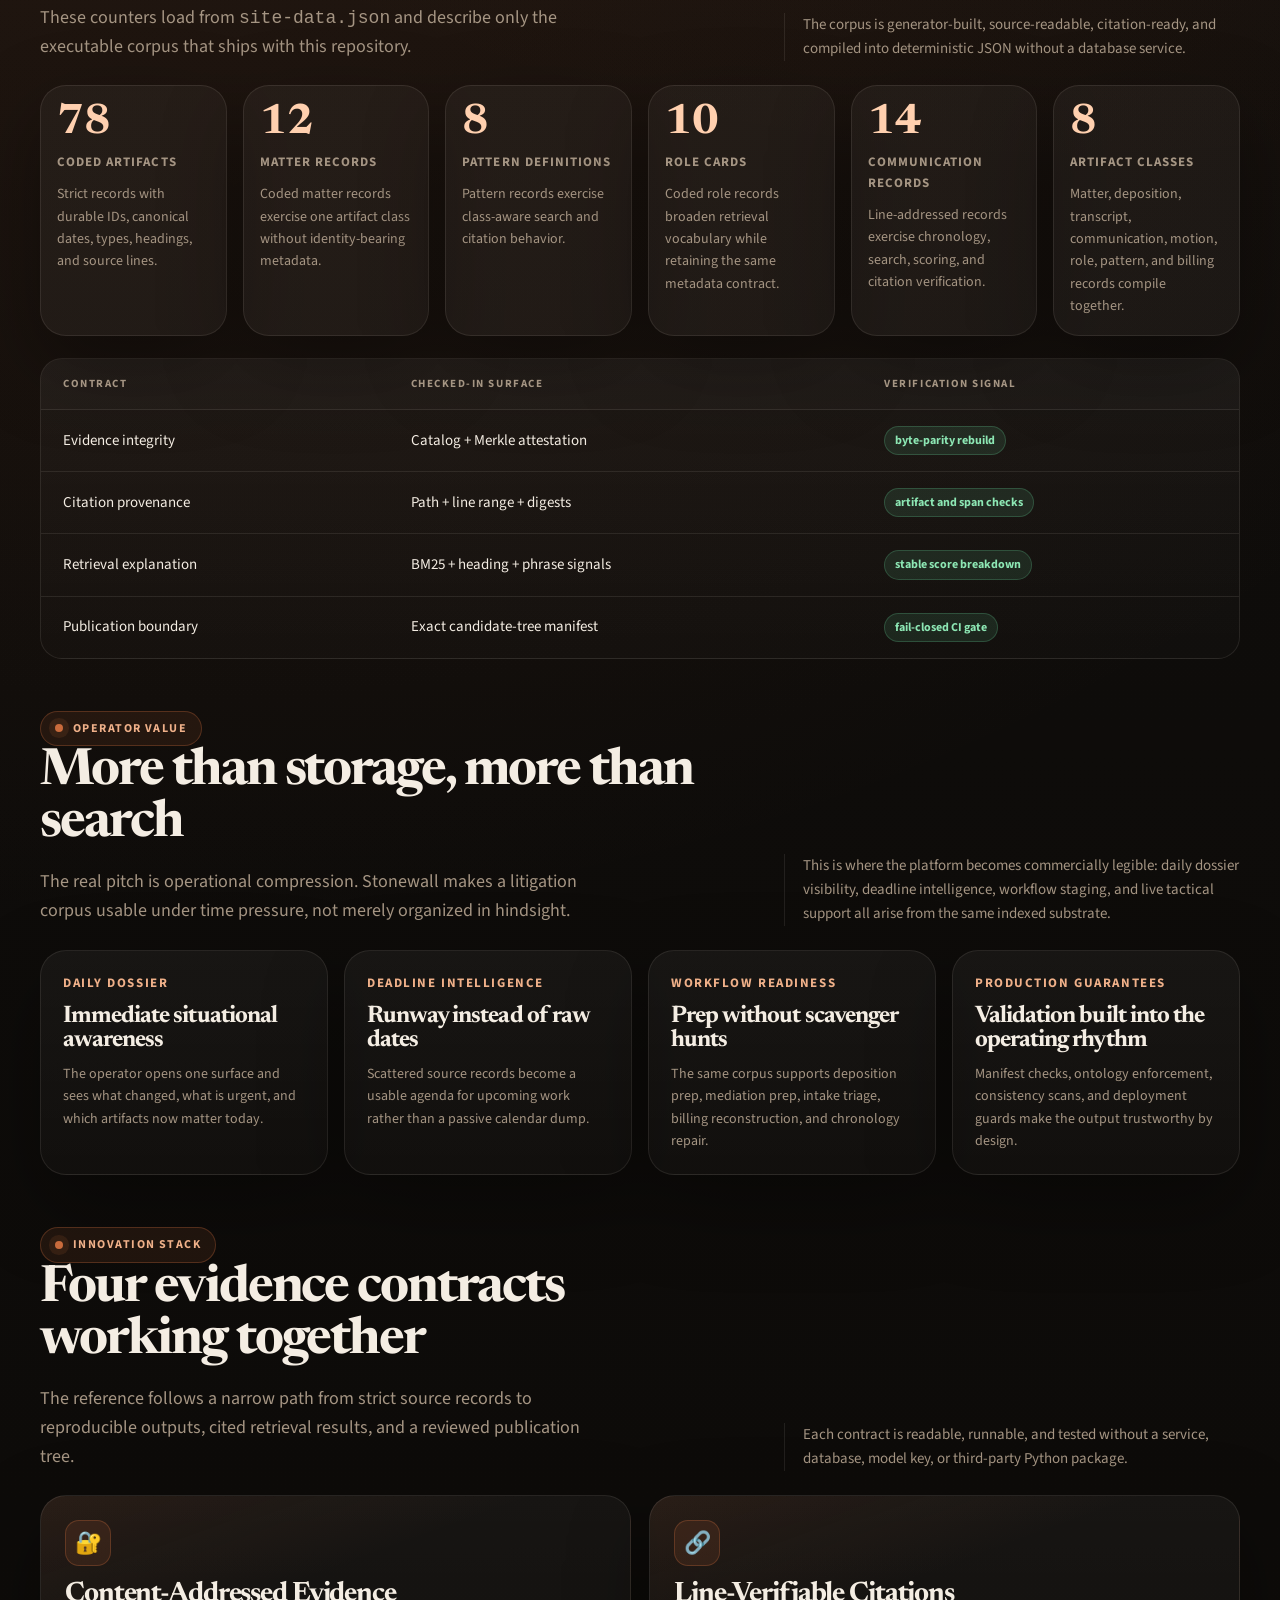
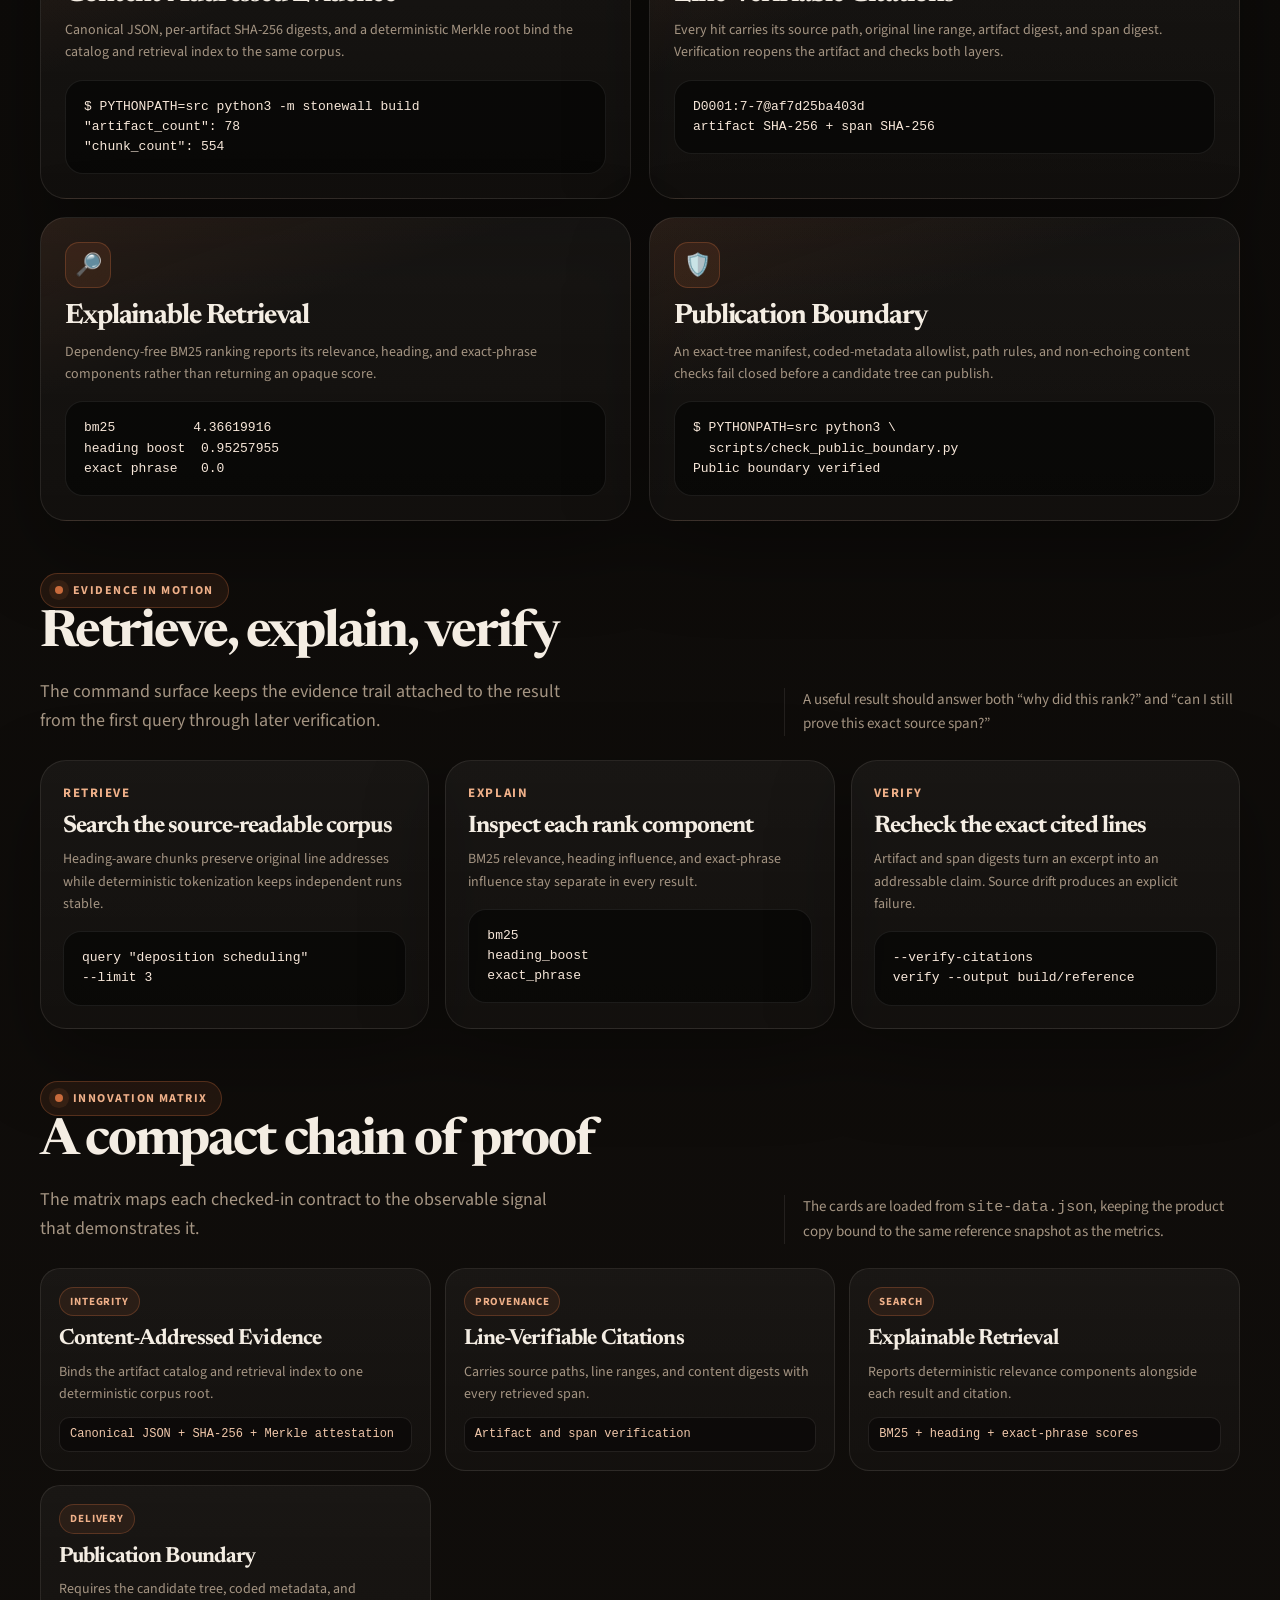
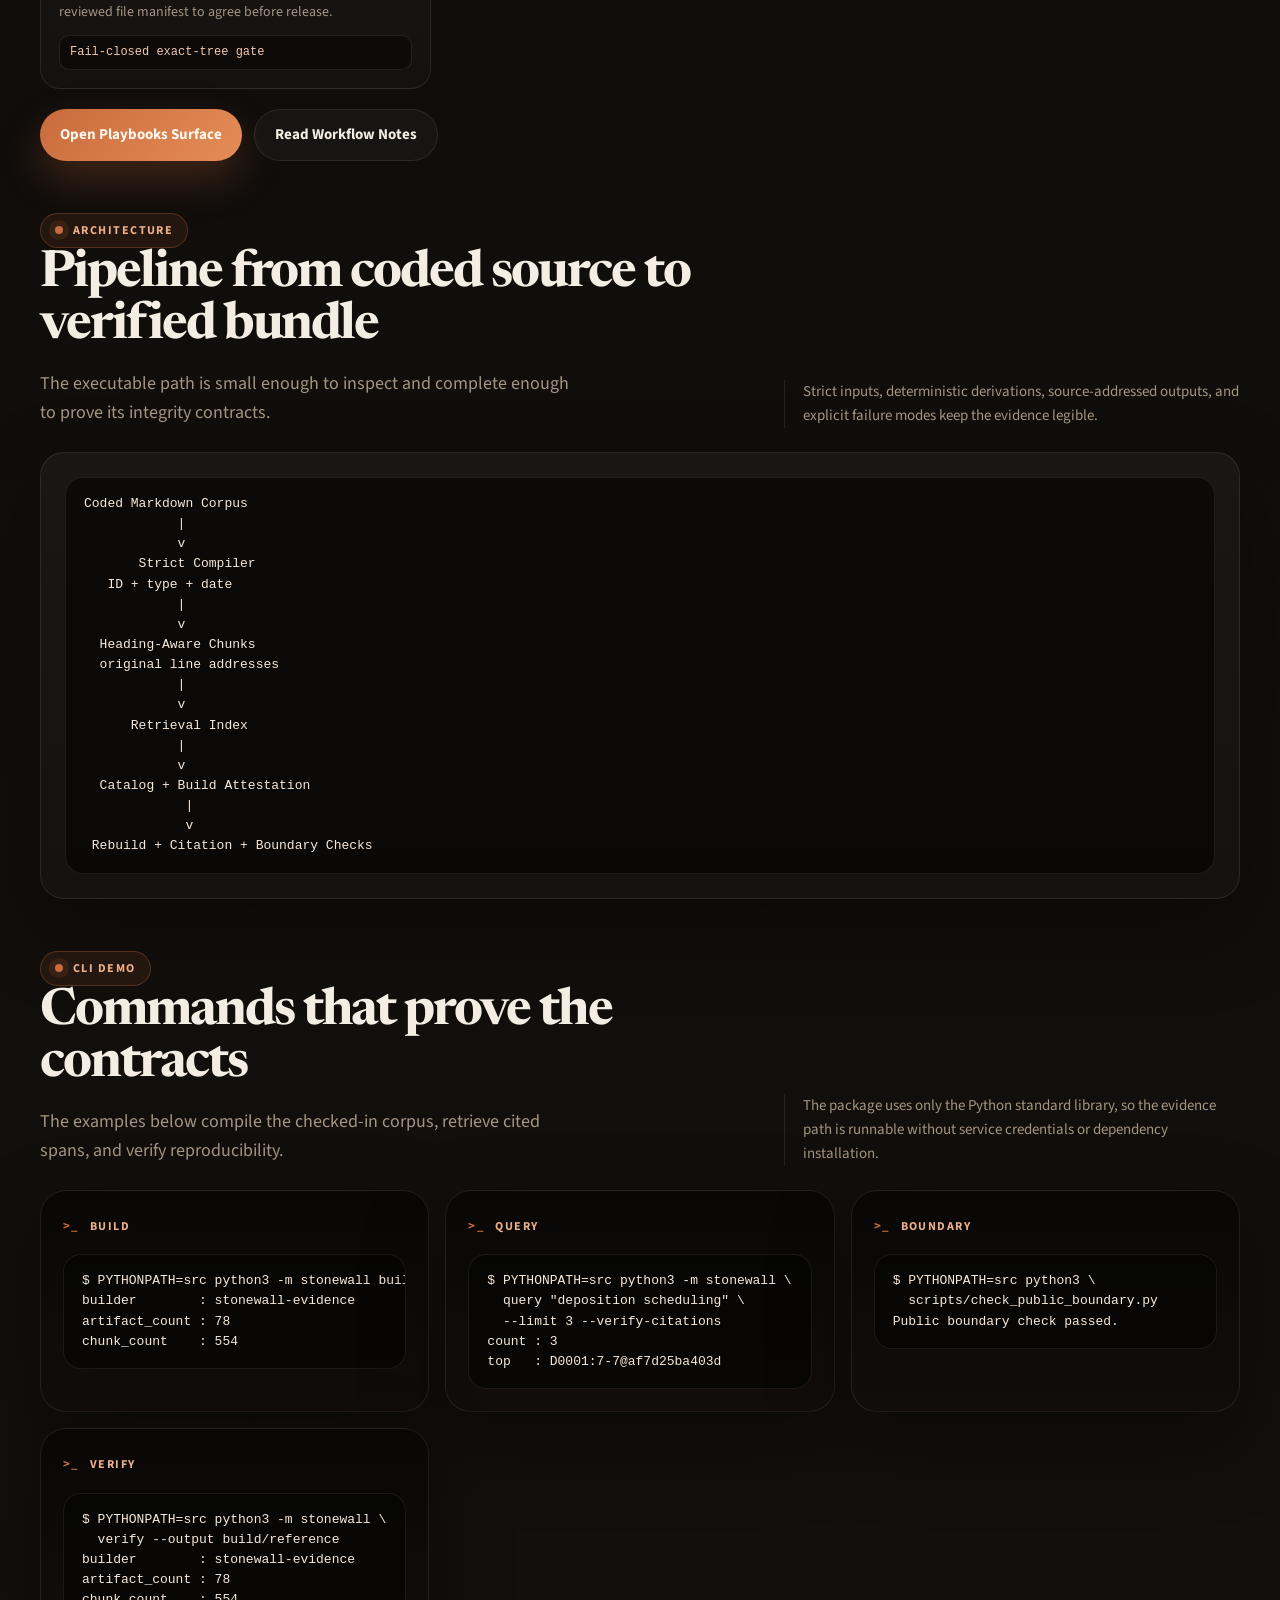
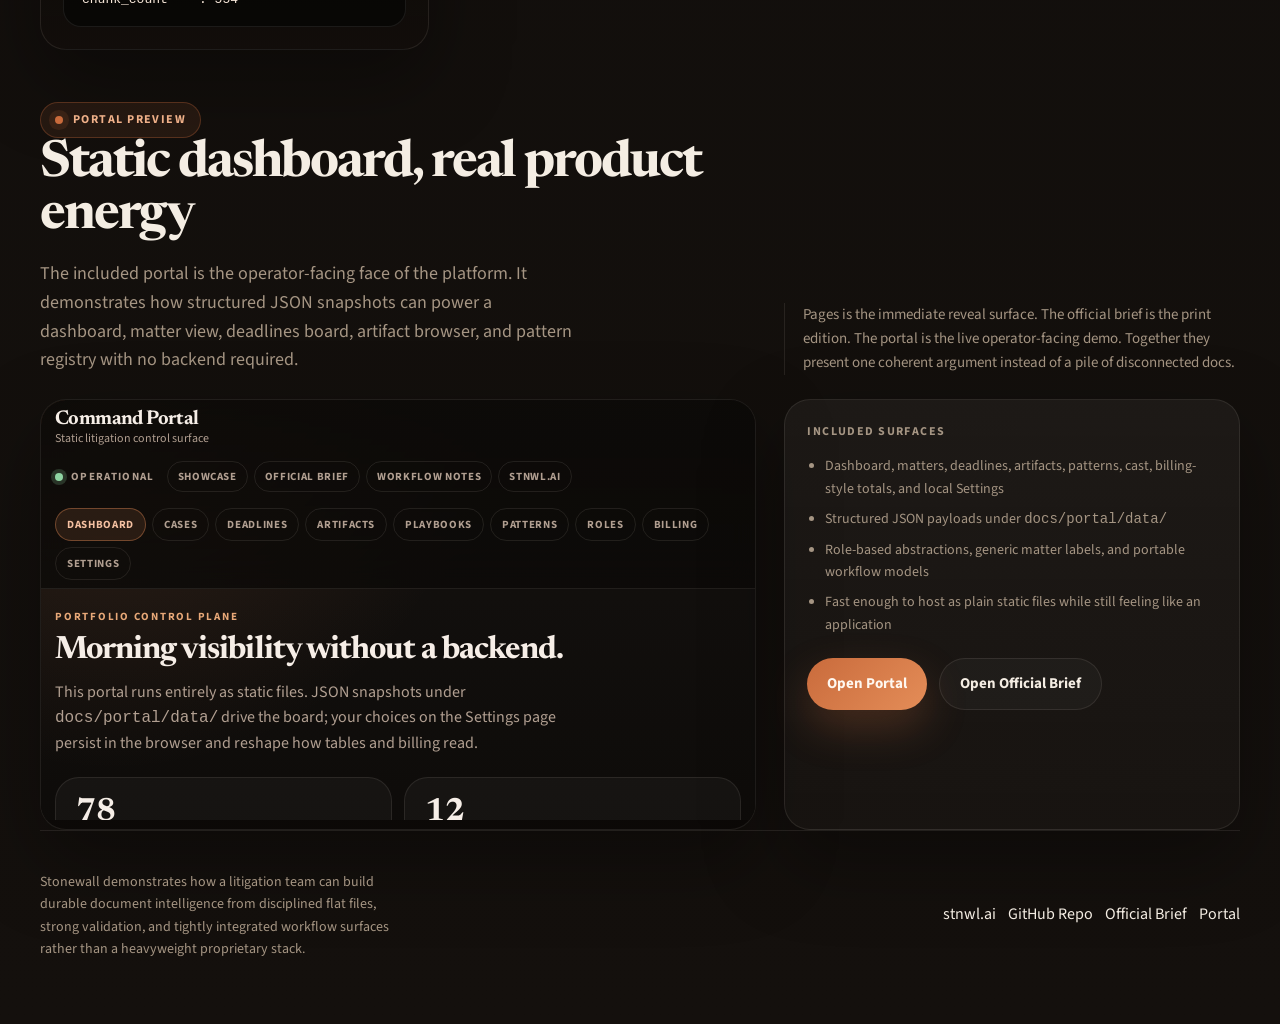
==== commit 835f3787: "Add a citation-first engineering reference" ====
--- a/docs/index.html
+++ b/docs/index.html
@@ -4,14 +4,14 @@
   <meta charset="utf-8">
   <meta name="viewport" content="width=device-width, initial-scale=1">
   <title>Stonewall — Legal Document Intelligence Platform</title>
-  <meta name="description" content="Stonewall is a legal document intelligence platform that turns flat files, validation, AI recall, and static deployment into a litigation control plane.">
+  <meta name="description" content="Stonewall is citation-first legal document intelligence with content-addressed evidence, explainable retrieval, and verifiable source lines.">
   <meta property="og:title" content="Stonewall — Legal Document Intelligence Platform">
-  <meta property="og:description" content="Stonewall is a legal document intelligence platform that turns flat files, validation, AI recall, and static deployment into a litigation control plane.">
+  <meta property="og:description" content="Stonewall is citation-first legal document intelligence with content-addressed evidence, explainable retrieval, and verifiable source lines.">
   <meta property="og:type" content="website">
   <meta name="twitter:card" content="summary_large_image">
   <link rel="preconnect" href="https://fonts.googleapis.com">
   <link rel="preconnect" href="https://fonts.gstatic.com" crossorigin>
-  <link href="https://fonts.googleapis.com/css2?family=Newsreader:opsz,wght@6..72,500;6..72,700&family=Source+Sans+3:wght@400;600;700&display=swap" rel="stylesheet">
+  <link href="https://fonts.googleapis.com/css2?family=Newsreader:opsz,wght@6..72,500;6..72,700&amp;family=Source+Sans+3:wght@400;600;700&amp;display=swap" rel="stylesheet">
   <style>
     :root {
       --bg: #0d0b09;
@@ -542,9 +542,9 @@
   <main class="shell">
     <section class="hero">
       <div>
-        <div class="eyebrow">Live Product Surface</div>
+        <div class="eyebrow">Engineering Showcase</div>
         <h1>Stonewall — Legal Document Intelligence Platform</h1>
-        <p>Stonewall is a production-grade legal document intelligence control plane built by a solo litigation attorney. It turns flat files, validated sidecars, AI recall discipline, and static deployment surfaces into a portfolio command dashboard for artifacts, deadlines, workflow readiness, and daily operating visibility.</p>
+        <p>Stonewall turns structured litigation records into evidence that can be found, explained, cited, and verified. This executable reference follows one compact path from coded Markdown artifacts to a content-addressed bundle, transparent retrieval scores, and line-verifiable citations.</p>
         <div class="hero-actions">
           <a class="btn" href="portal/">Open Portal Demo</a>
           <a class="btn-secondary" href="https://www.stnwl.ai">Open stnwl.ai</a>
@@ -553,22 +553,22 @@
         </div>
         <div class="badge-row">
           <span class="badge">Python 3.12+</span>
-          <span class="badge">Flat-File Database</span>
-          <span class="badge">Notion Operator Layer</span>
-          <span class="badge">Claude Recall Stack</span>
+          <span class="badge">Content-Addressed Evidence</span>
+          <span class="badge">Verifiable Citations</span>
+          <span class="badge">Explainable Retrieval</span>
+          <span class="badge">Publication Gate</span>
           <span class="badge">GitHub Actions</span>
-          <span class="badge">800-Test Suite</span>
         </div>
       </div>
       <aside class="panel">
         <strong style="display:block;color:var(--muted);font-size:12px;letter-spacing:.12em;text-transform:uppercase;">Live Snapshot</strong>
         <div class="panel-grid">
-          <div class="mini-stat"><strong id="heroCataloged">1,887</strong><span>cataloged artifacts</span></div>
-          <div class="mini-stat"><strong id="heroCases">64</strong><span>active matters represented</span></div>
-          <div class="mini-stat"><strong id="heroPatterns">197</strong><span>behavioral patterns indexed</span></div>
-          <div class="mini-stat"><strong id="heroEmails">6,000+</strong><span>emails processed</span></div>
-        </div>
-        <p style="margin:18px 0 0;color:var(--muted);font-size:14px;">Publication stack: GitHub Pages for immediate impact, the official brief for print and PDF circulation, and the public source repo for collaborators who want to read the implementation.</p>
+          <div class="mini-stat"><strong id="heroCataloged">78</strong><span>coded artifacts</span></div>
+          <div class="mini-stat"><strong id="heroCases">12</strong><span>matter records</span></div>
+          <div class="mini-stat"><strong id="heroPatterns">8</strong><span>pattern definitions</span></div>
+          <div class="mini-stat"><strong id="heroEmails">14</strong><span>communication records</span></div>
+        </div>
+        <p style="margin:18px 0 0;color:var(--muted);font-size:14px;">Every number on this surface resolves to the checked-in coded corpus. The repository contains the compiler, tests, build attestation, and exact-tree publication manifest behind the claims.</p>
       </aside>
     </section>
 
@@ -579,7 +579,7 @@
           <h2>Four surfaces, one product</h2>
           <p>Jump straight into any layer of the showcase. Each card is a clickable destination — no scavenger hunting for the goods.</p>
         </div>
-        <div class="aside">The whole stack is static, fork-friendly, and fully runnable in under sixty seconds.</div>
+        <div class="aside">The showcase, portal, corpus, implementation, and verification commands are all readable in one repository.</div>
       </div>
       <div class="tour-grid">
         <a class="tour-card" href="portal/">
@@ -592,7 +592,7 @@
           <span class="tour-icon">📚</span>
           <span class="tour-label">Home</span>
           <h3>stnwl.ai</h3>
-          <p>The full canonical codices — case codex, character dossiers, phenomenology registry, discovery registry, and the corpus compendium.</p>
+          <p>The product home for citation-first litigation intelligence and evidence-centered workflows.</p>
         </a>
         <a class="tour-card" href="official-brief.html">
           <span class="tour-icon">📜</span>
@@ -610,7 +610,7 @@
           <span class="tour-icon">⌨️</span>
           <span class="tour-label">Source</span>
           <h3>GitHub Repo</h3>
-          <p>Read the implementation. 800-test verification suite, 78-artifact corpus, CI-enforced voice guard.</p>
+          <p>Read the standard-library implementation, coded corpus, contract tests, and publication gate.</p>
         </a>
       </div>
     </section>
@@ -619,36 +619,33 @@
       <div class="section-head">
         <div>
           <div class="section-tag">By The Numbers</div>
-          <h2>Scale without a database server</h2>
-          <p>These counters load from <code>site-data.json</code> so the page deploys as a static artifact while preserving the real operating scale and architecture of the platform.</p>
-        </div>
-        <div class="aside">The underlying corpus remains Git-tracked, grep-queryable, and validation-friendly, which is the central architectural thesis of the platform and the reason it can serve as both corpus layer and operator surface.</div>
+          <h2>Reference corpus, checked in</h2>
+          <p>These counters load from <code>site-data.json</code> and describe only the executable corpus that ships with this repository.</p>
+        </div>
+        <div class="aside">The corpus is generator-built, source-readable, citation-ready, and compiled into deterministic JSON without a database service.</div>
       </div>
       <div class="metrics">
-        <article class="stat-tile"><strong id="metricArtifacts">1,887</strong><span>Artifacts Cataloged</span><p>Manifest-backed catalog with type, date, entities, patterns, and summary metadata.</p></article>
-        <article class="stat-tile"><strong id="metricCases">64</strong><span>Active Matters</span><p>Portfolio structure remains legible across a broad litigation workload.</p></article>
-        <article class="stat-tile"><strong id="metricPatterns">197</strong><span>Behavioral Patterns</span><p>A full phenomenology registry makes recurring dynamics traceable across the corpus.</p></article>
-        <article class="stat-tile"><strong id="metricCharacters">179</strong><span>Character Profiles</span><p>Role and actor modeling give the archive memory about who drives which outcomes.</p></article>
-        <article class="stat-tile"><strong id="metricEmails">6,000+</strong><span>Emails Processed</span><p>Normalized communication flows preserve timeline, leverage, and workflow context.</p></article>
-        <article class="stat-tile"><strong id="metricTypes">23</strong><span>Artifact Classes</span><p>Deposition, pleading, email, notes, records, and workflow objects live in one durable catalog.</p></article>
+        <article class="stat-tile"><strong id="metricArtifacts">78</strong><span>Coded Artifacts</span><p>Strict records with durable IDs, canonical dates, types, headings, and source lines.</p></article>
+        <article class="stat-tile"><strong id="metricCases">12</strong><span>Matter Records</span><p>Coded matter records exercise one artifact class without identity-bearing metadata.</p></article>
+        <article class="stat-tile"><strong id="metricPatterns">8</strong><span>Pattern Definitions</span><p>Pattern records exercise class-aware search and citation behavior.</p></article>
+        <article class="stat-tile"><strong id="metricCharacters">10</strong><span>Role Cards</span><p>Coded role records broaden retrieval vocabulary while retaining the same metadata contract.</p></article>
+        <article class="stat-tile"><strong id="metricEmails">14</strong><span>Communication Records</span><p>Line-addressed records exercise chronology, search, scoring, and citation verification.</p></article>
+        <article class="stat-tile"><strong id="metricTypes">8</strong><span>Artifact Classes</span><p>Matter, deposition, transcript, communication, motion, role, pattern, and billing records compile together.</p></article>
       </div>
       <div class="scale-table-wrap" role="region" aria-label="Scale at a glance">
         <table class="scale-table">
           <thead>
             <tr>
-              <th>Surface</th>
-              <th>Earlier Snapshot</th>
-              <th>Current</th>
-              <th>Delta</th>
+              <th>Contract</th>
+              <th>Checked-in Surface</th>
+              <th>Verification Signal</th>
             </tr>
           </thead>
           <tbody>
-            <tr><td>Manifest Rows</td><td>1,206</td><td><span class="num">1,887</span></td><td><span class="delta">+681</span></td></tr>
-            <tr><td>Analyzed %</td><td>65.2%</td><td><span class="num">83.8%</span></td><td><span class="delta">+18.6 pts</span></td></tr>
-            <tr><td>Validation Errors / Warnings</td><td>0 / 153</td><td><span class="num">0 / 0</span></td><td><span class="delta">−153 warn</span></td></tr>
-            <tr><td>Brain Codex Version</td><td>v10.4</td><td><span class="num">v12.1</span></td><td><span class="delta">+1.7</span></td></tr>
-            <tr><td>Verification Suite</td><td>45 tests</td><td><span class="num">800 tests</span></td><td><span class="delta">+755</span></td></tr>
-            <tr><td>Corpus Artifacts On Disk</td><td>—</td><td><span class="num">78</span></td><td><span class="delta">new</span></td></tr>
+            <tr><td>Evidence integrity</td><td>Catalog + Merkle attestation</td><td><span class="delta">byte-parity rebuild</span></td></tr>
+            <tr><td>Citation provenance</td><td>Path + line range + digests</td><td><span class="delta">artifact and span checks</span></td></tr>
+            <tr><td>Retrieval explanation</td><td>BM25 + heading + phrase signals</td><td><span class="delta">stable score breakdown</span></td></tr>
+            <tr><td>Publication boundary</td><td>Exact candidate-tree manifest</td><td><span class="delta">fail-closed CI gate</span></td></tr>
           </tbody>
         </table>
       </div>
@@ -675,55 +672,43 @@
       <div class="section-head">
         <div>
           <div class="section-tag">Innovation Stack</div>
-          <h2>Eight layers working together</h2>
-          <p>Each layer is modest in isolation. The novelty is how they reinforce one another: flat-file durability, CLI access, AI recall, workflow sync, and public deployment all hang off the same corpus discipline.</p>
-        </div>
-        <div class="aside">The showcase keeps the system legible to buyers, collaborators, and technically curious readers by focusing on architecture, leverage, and operator experience.</div>
+          <h2>Four evidence contracts working together</h2>
+          <p>The reference follows a narrow path from strict source records to reproducible outputs, cited retrieval results, and a reviewed publication tree.</p>
+        </div>
+        <div class="aside">Each contract is readable, runnable, and tested without a service, database, model key, or third-party Python package.</div>
       </div>
       <div class="innovation-grid">
-        <article class="innovation"><div class="icon">📚</div><h3>Flat-File Searchable Database</h3><p><code>catalog/manifest.md</code> operates as a real database in Markdown. Every artifact receives a durable ID, date, type, matter link, entity links, pattern links, and summary text, with derivative indexes for date, case, character, pattern, and email lookups.</p><pre><code>$ rg "deposition" catalog/manifest.md
-$ rg "Pattern: MOTION-DENSITY" catalog/index_by_pattern.md</code></pre></article>
-        <article class="innovation"><div class="icon">⌨️</div><h3>CLI Intelligence Layer</h3><p>The stdlib-only CLI makes the corpus queryable without standing up a server or a database engine. It handles stats, matter views, pattern lookups, timelines, validation, and artifact inspection from one consistent interface.</p><pre><code>$ python scripts/stonewall.py stats
-$ python scripts/stonewall.py case "Motor Vehicle Case A"</code></pre></article>
-        <article class="innovation"><div class="icon">🧠</div><h3>AI Recall Architecture</h3><p>The brain is explicit recall architecture, not mystery memory. Codex files point the model to source surfaces first, then require reading before assertions, with version lineage preserved through frozen snapshots up to <code>v12.1</code> ("the ultimate cut").</p><pre><code>brain/
-  cast_codex.md
-  cases_codex.md
-  phenomenology_codex.md</code></pre></article>
-        <article class="innovation"><div class="icon">⚙️</div><h3>Automated Ingestion Pipeline</h3><p>Documents move from the source reservoir into normalized Markdown sidecars, OCR-assisted PDF transcriptions, DOCX conversions, and email imports. The result is a searchable corpus that remains Git-native.</p><pre><code>ingest_onedrive.py
-transcribe_repo_pdfs.py
-docx_to_verbatim_md.py</code></pre></article>
-        <article class="innovation"><div class="icon">🔄</div><h3>Multi-Platform Sync</h3><p>GitHub stores the durable corpus, OneDrive remains the source reservoir, and Notion becomes the operator layer for live matter management, task runway, and daily command views. Cross-reference manifests keep IDs aligned across surfaces.</p><pre><code>python scripts/notion_wire_cases.py
-python scripts/notion_case_dates.py</code></pre></article>
-        <article class="innovation"><div class="icon">🛡️</div><h3>Verification & QC Automation</h3><p>Repo consistency checks, ontology enforcement, sidecar audits, and deployment guards make the output structurally sound. The same discipline that protects the corpus also increases commercial credibility.</p><pre><code>$ python scripts/stonewall.py validate --strict
-0 error(s), 153 warning(s) across 1206 rows</code></pre></article>
-        <article class="innovation"><div class="icon">🧭</div><h3>Phenomenology Registry</h3><p>Stonewall tracks a 197-pattern behavioral taxonomy that can be instantiated across artifacts and traced longitudinally across the corpus.</p><pre><code>$ python scripts/stonewall.py pattern "NEGOTIATION-TEMPO"</code></pre></article>
-        <article class="innovation"><div class="icon">🖥️</div><h3>Static Portal</h3><p>The portal proves that a multi-page operational dashboard can run as a fully static site from JSON snapshots alone. Dashboard, matters, deadlines, artifacts, patterns, cast, billing-style totals, and local settings all render without a backend in the live build.</p><pre><code>docs/portal/
-  index.html
-  data/*.json</code></pre></article>
+        <article class="innovation"><div class="icon">🔐</div><h3>Content-Addressed Evidence</h3><p>Canonical JSON, per-artifact SHA-256 digests, and a deterministic Merkle root bind the catalog and retrieval index to the same corpus.</p><pre><code>$ PYTHONPATH=src python3 -m stonewall build
+"artifact_count": 78
+"chunk_count": 554</code></pre></article>
+        <article class="innovation"><div class="icon">🔗</div><h3>Line-Verifiable Citations</h3><p>Every hit carries its source path, original line range, artifact digest, and span digest. Verification reopens the artifact and checks both layers.</p><pre><code>D0001:7-7@af7d25ba403d
+artifact SHA-256 + span SHA-256</code></pre></article>
+        <article class="innovation"><div class="icon">🔎</div><h3>Explainable Retrieval</h3><p>Dependency-free BM25 ranking reports its relevance, heading, and exact-phrase components rather than returning an opaque score.</p><pre><code>bm25          4.36619916
+heading boost  0.95257955
+exact phrase   0.0</code></pre></article>
+        <article class="innovation"><div class="icon">🛡️</div><h3>Publication Boundary</h3><p>An exact-tree manifest, coded-metadata allowlist, path rules, and non-echoing content checks fail closed before a candidate tree can publish.</p><pre><code>$ PYTHONPATH=src python3 \
+  scripts/check_public_boundary.py
+Public boundary verified</code></pre></article>
       </div>
     </section>
 
     <section class="section" id="tactical">
       <div class="section-head">
         <div>
-          <div class="section-tag">Tactical Workflow Layer</div>
-          <h2>Notion, DataGavel, and live deposition tailoring</h2>
-          <p>This is the part that moves the system from impressive archive to working legal machine. The repository remains the durable evidence trail while tactical layers turn the same corpus into forward motion.</p>
-        </div>
-        <div class="aside">The workflow thesis is direct: Stonewall is valuable because it stages the next move faster and more coherently than scattered folders, ad hoc notes, or one-off searches.</div>
+          <div class="section-tag">Evidence In Motion</div>
+          <h2>Retrieve, explain, verify</h2>
+          <p>The command surface keeps the evidence trail attached to the result from the first query through later verification.</p>
+        </div>
+        <div class="aside">A useful result should answer both “why did this rank?” and “can I still prove this exact source span?”</div>
       </div>
       <div class="demo-grid">
-        <article class="card"><strong>Notion as Operator Layer</strong><h3>Live command surface</h3><p>Stonewall is strongest when the repository and Notion do different jobs well. The repository preserves the durable archive; Notion turns that into matter posture, archive relations, task runway, and daily operational control.</p><pre><code>python scripts/notion_wire_cases.py
-python scripts/notion_case_dates.py
-node scripts/repo_data_push.mjs</code></pre></article>
-        <article class="card"><strong>DataGavel Workflow Readiness</strong><h3>Report packets staged upstream</h3><p>Records can be pulled into a chronology, treatment trails checked, and damages notes staged into a packet that is ready for valuation or report work instead of requiring another scavenger hunt.</p><pre><code>records pulled
-→ chronology checked
-→ treatment ledger aligned
-→ damages notes staged
-→ report packet ready</code></pre></article>
-        <article class="card"><strong>Live Deposition Tailoring</strong><h3>Outline tightening while the room is still warm</h3><p>Because transcripts, filings, emails, and notes all live in one indexed corpus, the operator can sharpen the next section of an outline in real time by surfacing prior statements, chronology gaps, and issue clusters.</p><pre><code>python scripts/stonewall.py find "corporate representative"
-python scripts/stonewall.py timeline --start 2025-02-01 --end 2025-02-28
-python scripts/stonewall.py show A1104</code></pre></article>
+        <article class="card"><strong>Retrieve</strong><h3>Search the source-readable corpus</h3><p>Heading-aware chunks preserve original line addresses while deterministic tokenization keeps independent runs stable.</p><pre><code>query "deposition scheduling"
+--limit 3</code></pre></article>
+        <article class="card"><strong>Explain</strong><h3>Inspect each rank component</h3><p>BM25 relevance, heading influence, and exact-phrase influence stay separate in every result.</p><pre><code>bm25
+heading_boost
+exact_phrase</code></pre></article>
+        <article class="card"><strong>Verify</strong><h3>Recheck the exact cited lines</h3><p>Artifact and span digests turn an excerpt into an addressable claim. Source drift produces an explicit failure.</p><pre><code>--verify-citations
+verify --output build/reference</code></pre></article>
       </div>
     </section>
 
@@ -731,29 +716,29 @@
       <div class="section-head">
         <div>
           <div class="section-tag">Innovation Matrix</div>
-          <h2>Operating innovations across the Stonewall stack</h2>
-          <p>This matrix walks through the high-value innovations powering the platform — architecture, workflow utility, and the implementation surfaces that ship today.</p>
-        </div>
-        <div class="aside">Each card maps one subsystem to its design signal so collaborators can see product polish and operational depth at the same time.</div>
+          <h2>A compact chain of proof</h2>
+          <p>The matrix maps each checked-in contract to the observable signal that demonstrates it.</p>
+        </div>
+        <div class="aside">The cards are loaded from <code>site-data.json</code>, keeping the product copy bound to the same reference snapshot as the metrics.</div>
       </div>
       <div class="matrix-grid" id="innovationMatrix">
         <article class="matrix-card">
-          <span class="layer">Ingestion</span>
-          <h3>OneDrive Intake Orchestration</h3>
-          <p>Transforms source folders into normalized Markdown sidecars and structured manifest rows.</p>
-          <code>Batch intake with root + glob controls</code>
+          <span class="layer">Integrity</span>
+          <h3>Content-Addressed Evidence</h3>
+          <p>Binds every derived surface to a deterministic corpus root.</p>
+          <code>Canonical JSON + SHA-256 + Merkle attestation</code>
         </article>
         <article class="matrix-card">
-          <span class="layer">Quality Control</span>
-          <h3>Repo Consistency Sweep</h3>
-          <p>Flags manifest drift, uncataloged canonical files, and missing sidecar coverage.</p>
-          <code>Blocking vs non-blocking report output</code>
+          <span class="layer">Provenance</span>
+          <h3>Line-Verifiable Citations</h3>
+          <p>Checks both the source artifact and selected line span.</p>
+          <code>Artifact and span verification</code>
         </article>
         <article class="matrix-card">
-          <span class="layer">Case Management</span>
-          <h3>Runway Deadline Bands</h3>
-          <p>Converts raw event dates into urgency bands for immediate triage.</p>
-          <code>urgent / soon / planned labels</code>
+          <span class="layer">Search</span>
+          <h3>Explainable Retrieval</h3>
+          <p>Reports stable relevance components alongside every hit.</p>
+          <code>BM25 + heading + exact-phrase scores</code>
         </article>
       </div>
       <div class="hero-actions" style="margin-top:20px;">
@@ -766,41 +751,30 @@
       <div class="section-head">
         <div>
           <div class="section-tag">Architecture</div>
-          <h2>Pipeline from source reservoir to static command surface</h2>
-          <p>The architecture is visible enough to show why the platform works and why it is commercially credible.</p>
-        </div>
-        <div class="aside">The charm here is not just automation. It is the refusal to require a heavyweight backend before the operator can have useful control over a large corpus.</div>
+          <h2>Pipeline from coded source to verified bundle</h2>
+          <p>The executable path is small enough to inspect and complete enough to prove its integrity contracts.</p>
+        </div>
+        <div class="aside">Strict inputs, deterministic derivations, source-addressed outputs, and explicit failure modes keep the evidence legible.</div>
       </div>
       <div class="diagram">
-        <pre><code>OneDrive / Source Reservoir
+        <pre><code>Coded Markdown Corpus
             |
             v
-      Ingestion Layer
-  ingest_onedrive.py
-  transcribe_repo_pdfs.py
-  docx_to_verbatim_md.py
+       Strict Compiler
+   ID + type + date
             |
             v
-      Processing Layer
-  sidecars / normalization / tagging
+  Heading-Aware Chunks
+  original line addresses
             |
             v
-        Notion Sync
-  notion_wire_cases.py
-  notion_wire_batch.py
-  notion_case_dates.py
+      Retrieval Index
             |
             v
-         Catalog Layer
-  manifest.md + derivative indexes
-            |
-            v
-          CLI Query
-  stats / find / case / pattern / timeline
-            |
-            v
-        Static Portal
-  site-data.json + docs/portal/data/*.json</code></pre>
+  Catalog + Build Attestation
+             |
+             v
+ Rebuild + Citation + Boundary Checks</code></pre>
       </div>
     </section>
 
@@ -808,37 +782,29 @@
       <div class="section-head">
         <div>
           <div class="section-tag">CLI Demo</div>
-          <h2>Command examples from the operating surface</h2>
-          <p>The examples below show the interface shape, query velocity, and validation discipline that make the platform useful under pressure.</p>
-        </div>
-        <div class="aside">The key product point is velocity: a lawyer can query, validate, and reorient the corpus from the terminal with no external dependencies and no opaque search appliance.</div>
+          <h2>Commands that prove the contracts</h2>
+          <p>The examples below compile the checked-in corpus, retrieve cited spans, and verify reproducibility.</p>
+        </div>
+        <div class="aside">The package uses only the Python standard library, so the evidence path is runnable without service credentials or dependency installation.</div>
       </div>
       <div class="demo-grid">
-        <article class="terminal"><div class="terminal-label">stats</div><pre><code>$ python scripts/stonewall.py stats
-total rows      : 1887
-active          : 1604
-tombstoned      : 283
-analyzed        : 1344 (83.8%)
-patterns        : 197
-characters      : 179
-cases           : 64</code></pre></article>
-        <article class="terminal"><div class="terminal-label">find</div><pre><code>$ python scripts/stonewall.py find "deposition"
-A0198  Public Deposition Transcript    2025-02-28  deposition
-A0441  Expert Deposition Outline       2025-07-16  deposition
-A0917  Corporate Representative Prep   2026-01-11  deposition</code></pre></article>
-        <article class="terminal"><div class="terminal-label">validate</div><pre><code>$ python scripts/stonewall.py validate --strict
-0 error(s), 0 warning(s) across 1887 rows
-ontology          : pass
-filesystem links  : pass
-date checks       : pass</code></pre></article>
-        <article class="terminal"><div class="terminal-label">verify (CI)</div><pre><code>$ node --test tests/tracker_helpers.test.mjs tests/email_consolidator.test.mjs
-# tests 9
-# pass 9
-$ python -m unittest tests.test_ingest_onedrive \
-    tests.test_verify_repo_consistency \
-    tests.test_sample_corpus
-Ran 743 tests in 3.083s
-OK</code></pre></article>
+        <article class="terminal"><div class="terminal-label">build</div><pre><code>$ PYTHONPATH=src python3 -m stonewall build
+builder        : stonewall-evidence
+artifact_count : 78
+chunk_count    : 554</code></pre></article>
+        <article class="terminal"><div class="terminal-label">query</div><pre><code>$ PYTHONPATH=src python3 -m stonewall \
+  query "deposition scheduling" \
+  --limit 3 --verify-citations
+count : 3
+top   : D0001:7-7@af7d25ba403d</code></pre></article>
+        <article class="terminal"><div class="terminal-label">boundary</div><pre><code>$ PYTHONPATH=src python3 \
+  scripts/check_public_boundary.py
+Public boundary check passed.</code></pre></article>
+        <article class="terminal"><div class="terminal-label">verify</div><pre><code>$ PYTHONPATH=src python3 -m stonewall \
+  verify --output build/reference
+builder        : stonewall-evidence
+artifact_count : 78
+chunk_count    : 554</code></pre></article>
       </div>
     </section>
 
@@ -900,12 +866,12 @@
           heroCataloged: format(manifest.total_rows || 0),
           heroCases: format(cases.total_unique || 0),
           heroPatterns: format(patterns.total || 0),
-          heroEmails: `${format(showcase.emails_processed || 0)}+`,
+          heroEmails: format(showcase.emails_processed || 0),
           metricArtifacts: format(manifest.total_rows || 0),
           metricCases: format(cases.total_unique || 0),
           metricPatterns: format(patterns.total || 0),
           metricCharacters: format(characters.total_unique || 0),
-          metricEmails: `${format(showcase.emails_processed || 0)}+`,
+          metricEmails: format(showcase.emails_processed || 0),
           metricTypes: format(showcase.artifact_classes || 0)
         };
 
